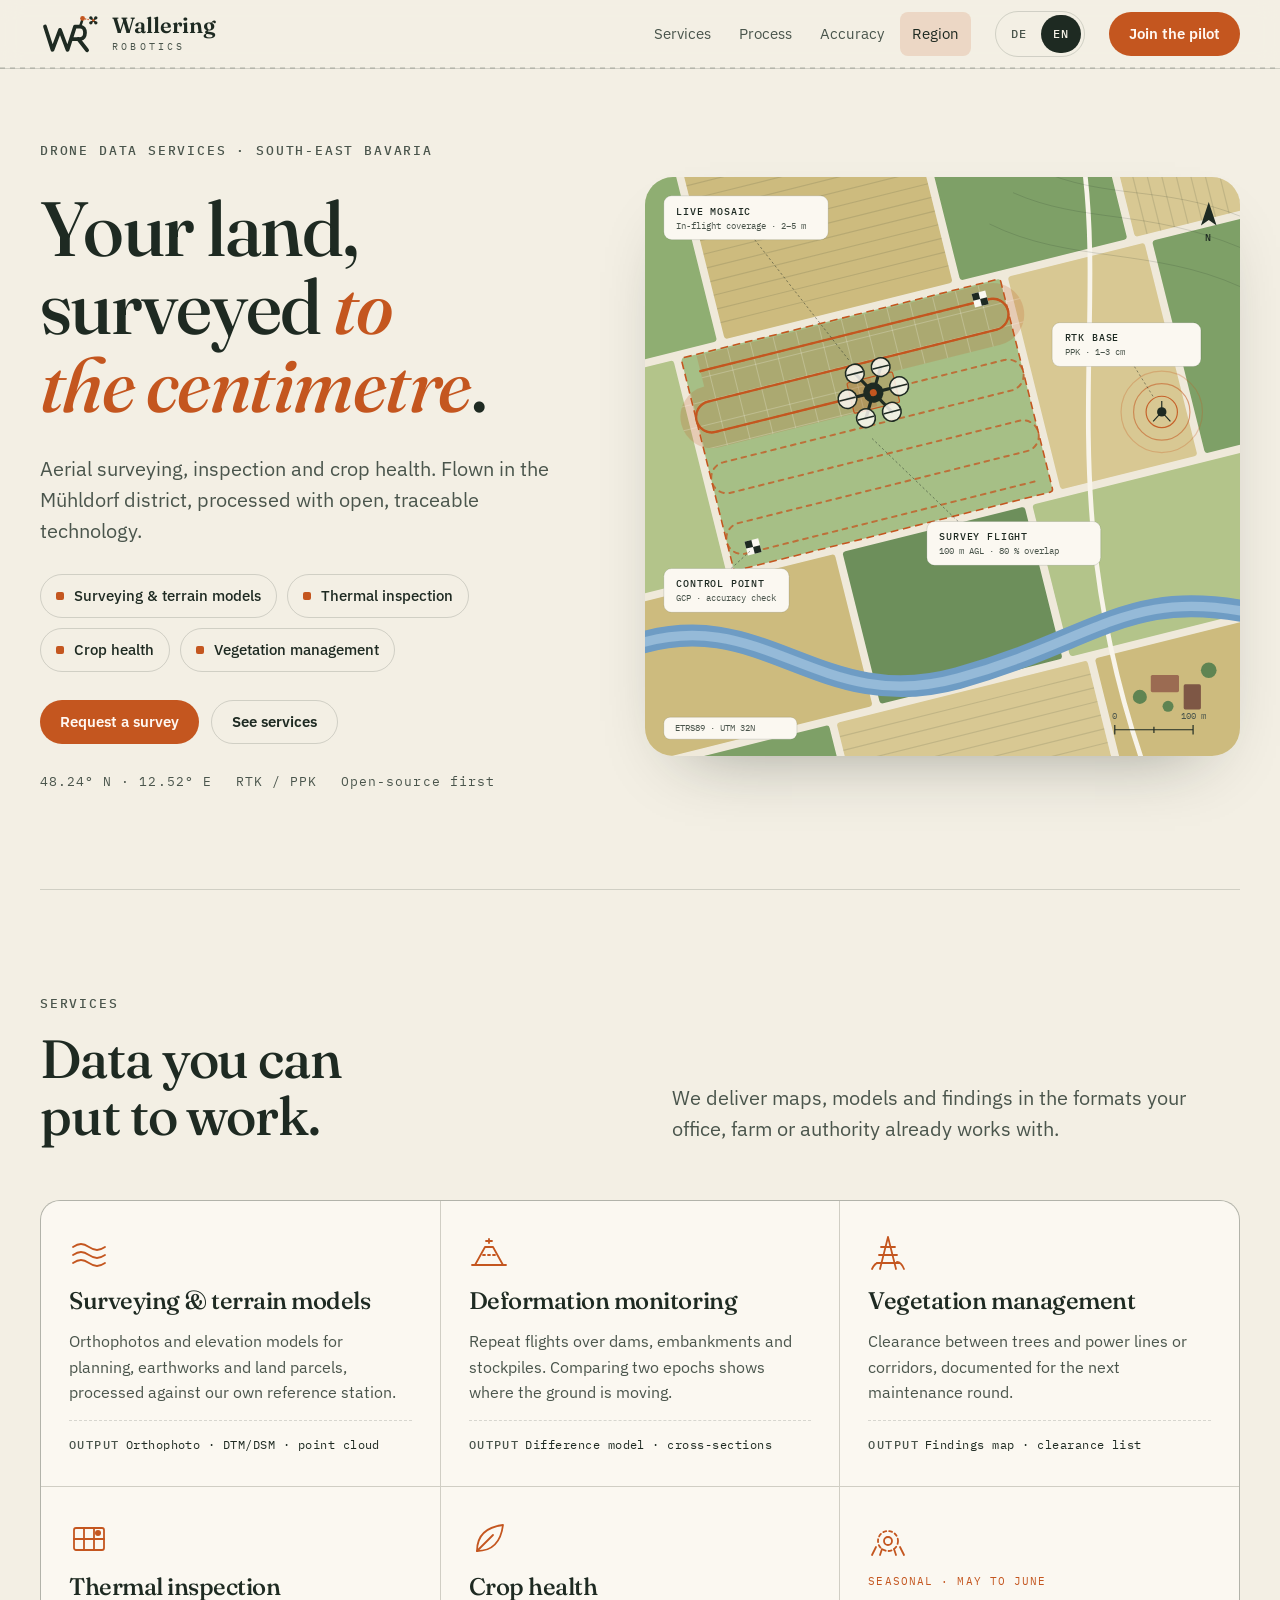
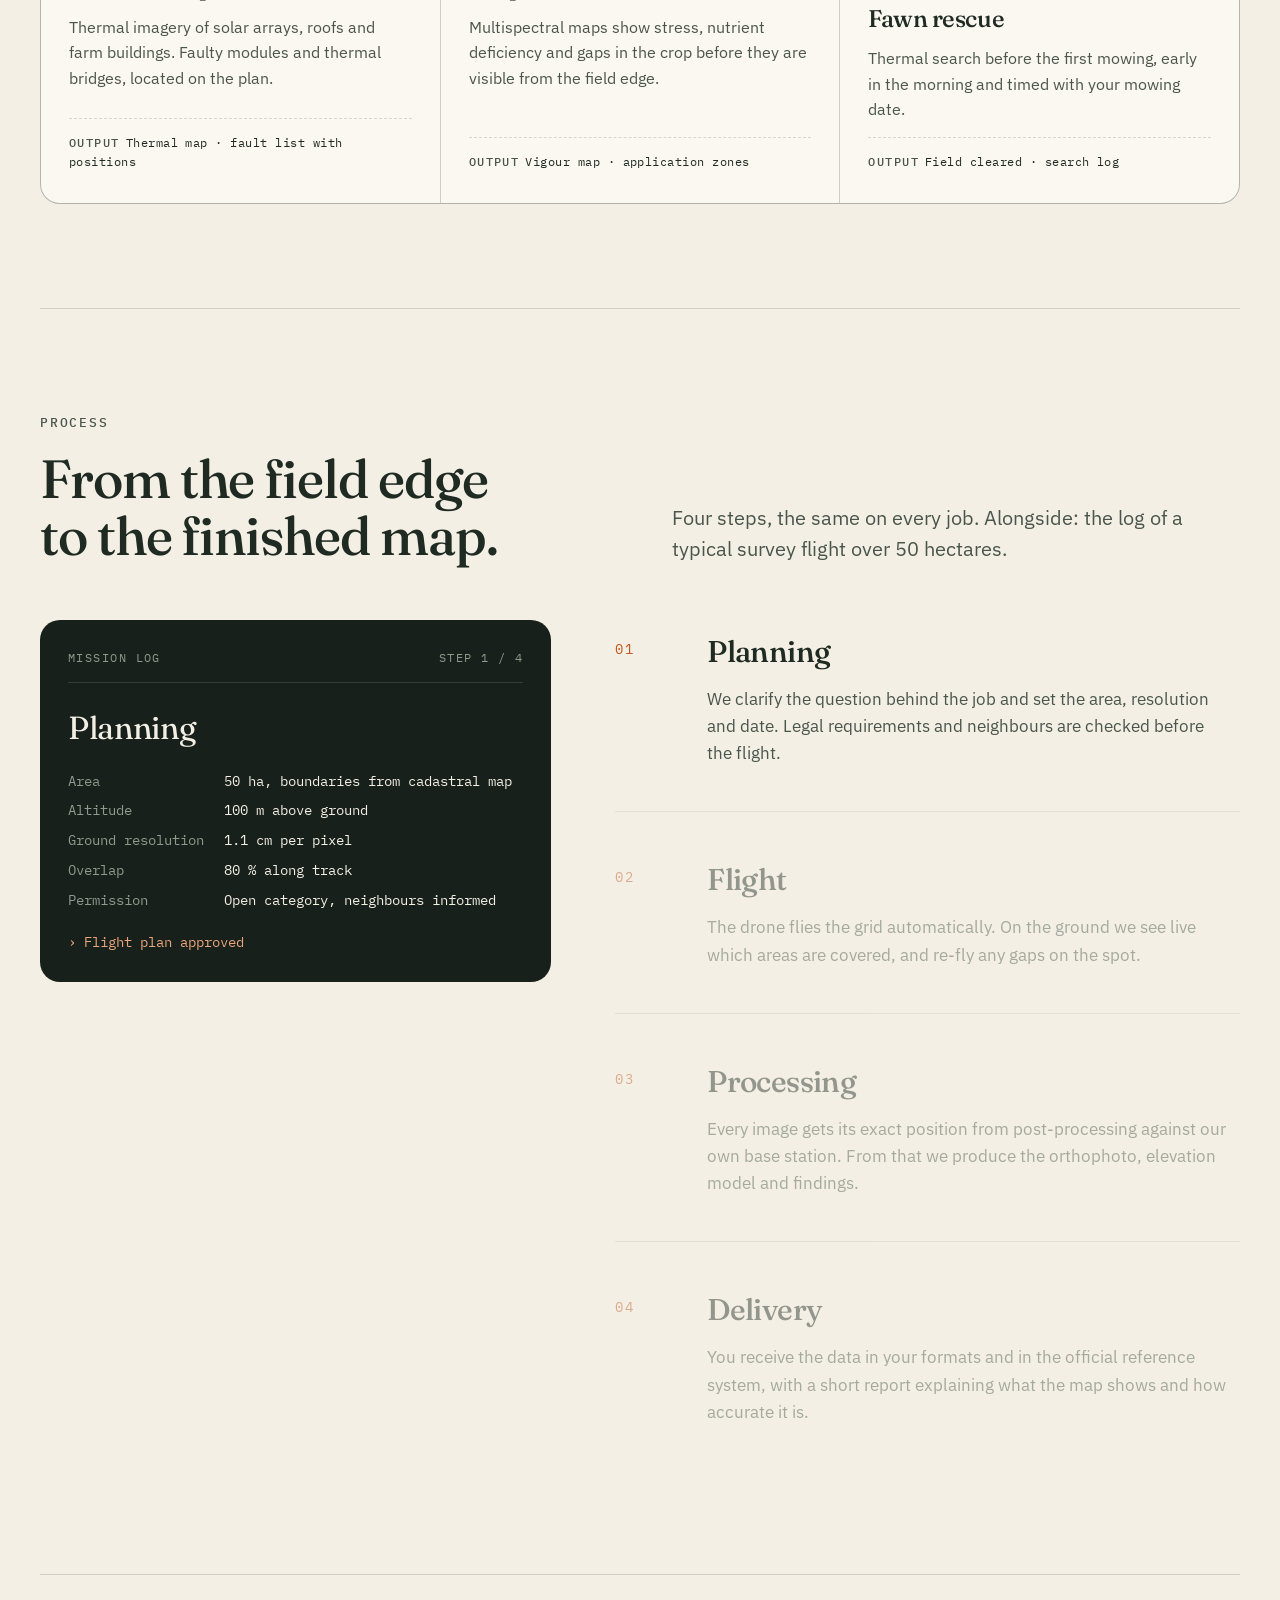
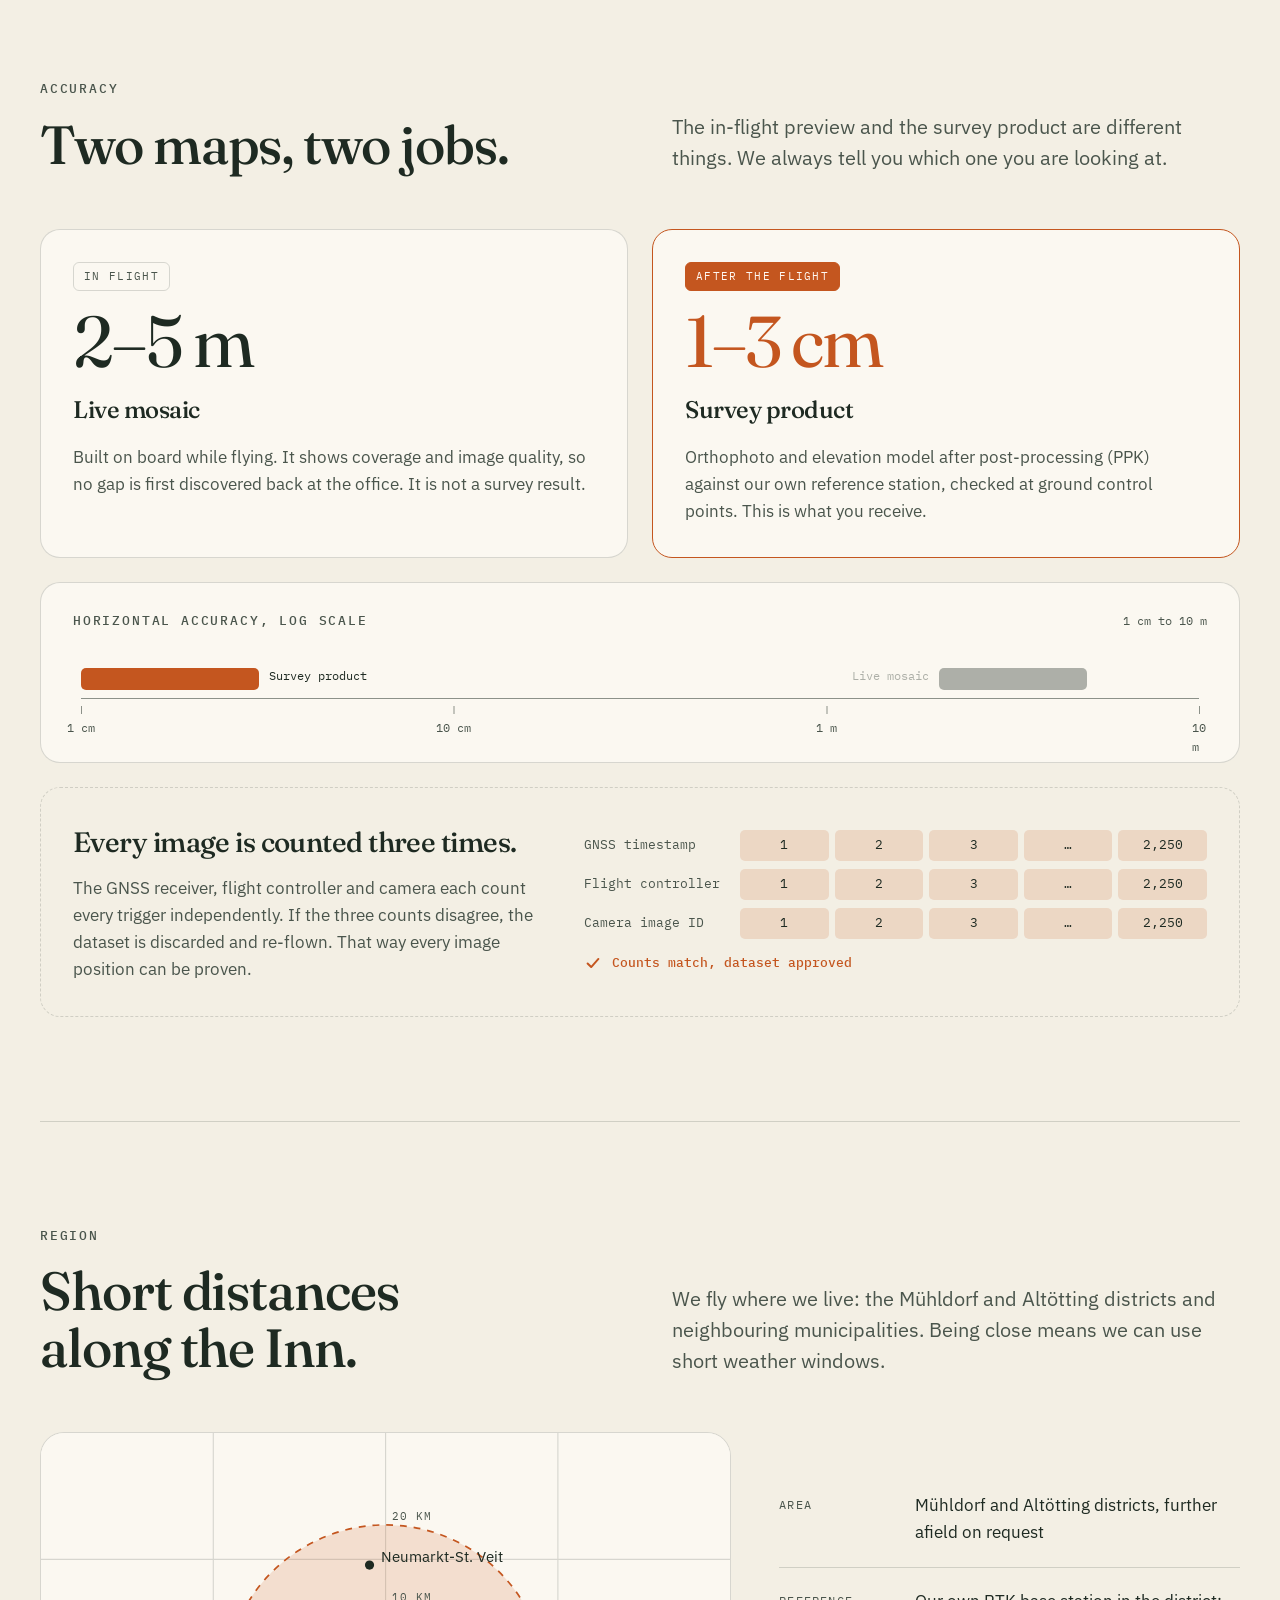
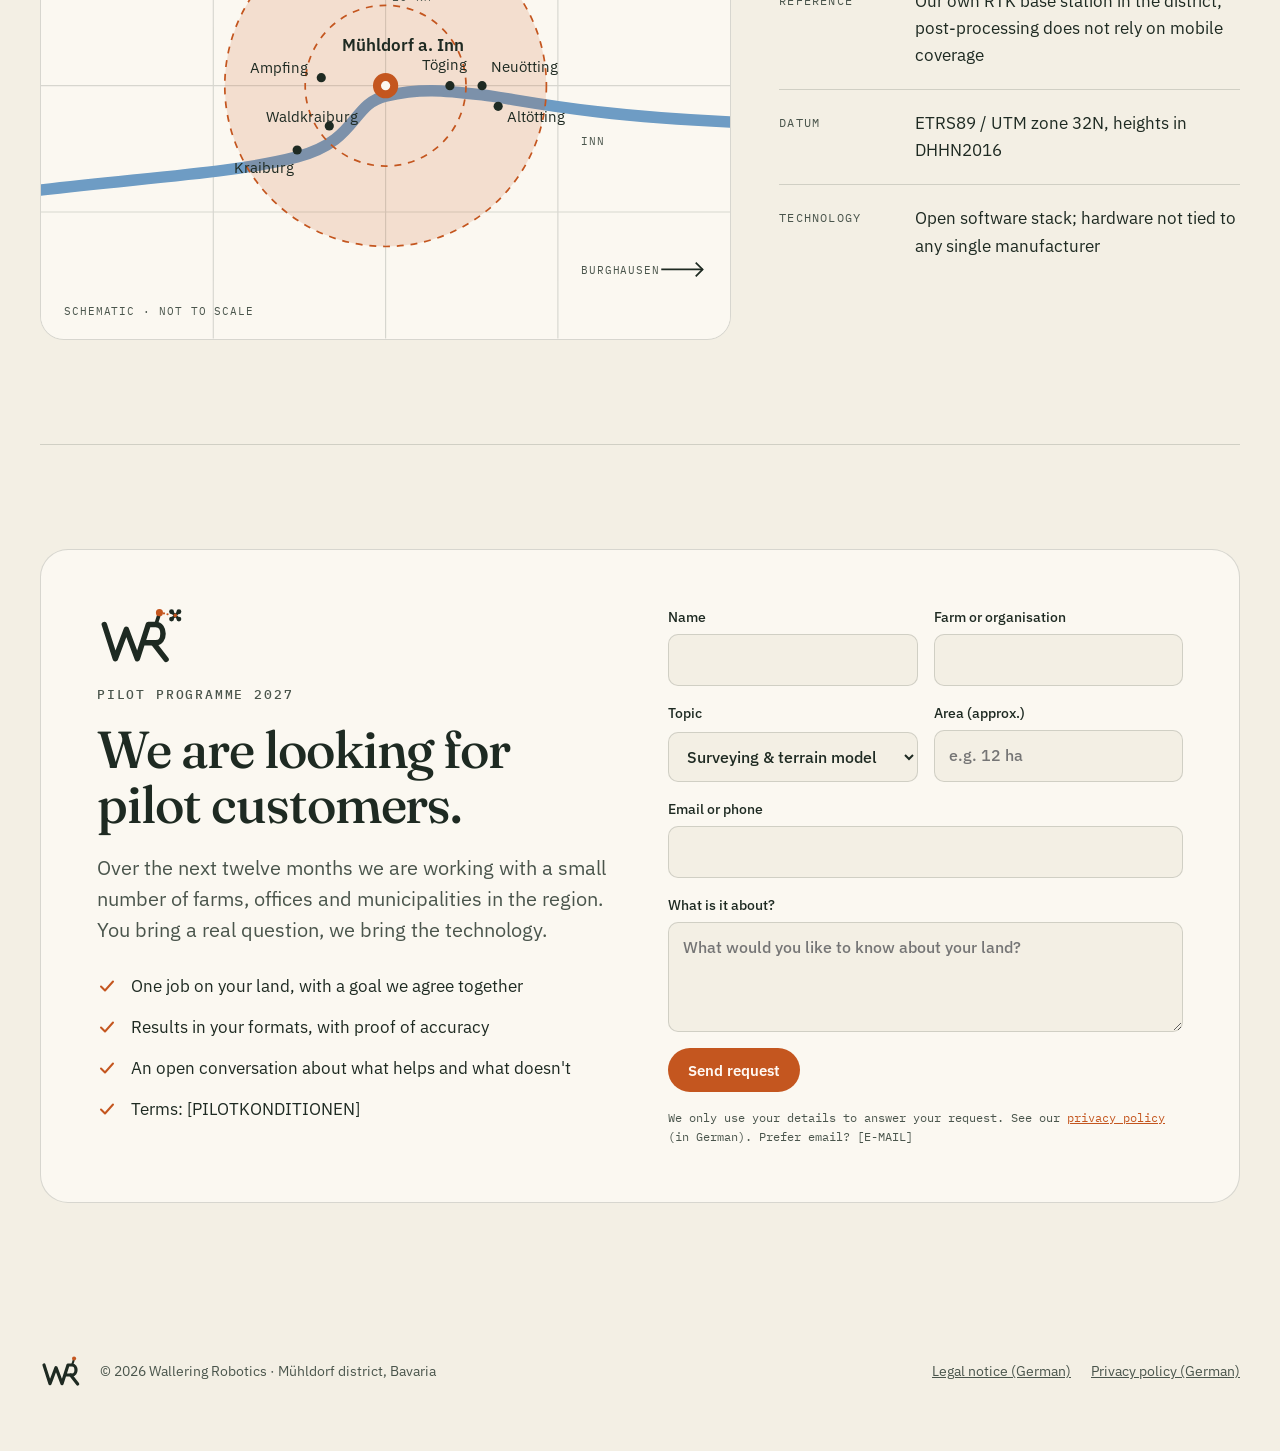
==== en/index.html @ bde393be "Add English version at /en/ with DE/EN switch, hreflang and sitemap Co-Authored-By: Claude Opus 5.5 " ====
<!doctype html>
<html lang="en">
<head>
<meta charset="utf-8">
<meta name="viewport" content="width=device-width, initial-scale=1, viewport-fit=cover">
<title>Wallering Robotics · Aerial Surveying &amp; Inspection · Mühldorf, Bavaria</title>
<meta name="description" content="Drone survey and inspection data from the Mühldorf district in south-east Bavaria: surveying and terrain models, deformation monitoring, vegetation management along power lines, thermal inspection, crop health and fawn rescue. Centimetre-accurate, with our own RTK base station.">
<link rel="canonical" href="https://walleringrobotics.de/en/">
<link rel="alternate" hreflang="de" href="https://walleringrobotics.de/">
<link rel="alternate" hreflang="en" href="https://walleringrobotics.de/en/">
<link rel="alternate" hreflang="x-default" href="https://walleringrobotics.de/">
<meta name="theme-color" content="#F3EFE4" media="(prefers-color-scheme: light)">
<meta name="theme-color" content="#131915" media="(prefers-color-scheme: dark)">
<meta property="og:type" content="website">
<meta property="og:locale" content="en_GB">
<meta property="og:locale:alternate" content="de_DE">
<meta property="og:site_name" content="Wallering Robotics">
<meta property="og:title" content="Wallering Robotics · Your land, surveyed to the centimetre">
<meta property="og:description" content="Aerial surveying, inspection and crop health, flown in the Mühldorf district of Bavaria.">
<meta property="og:url" content="https://walleringrobotics.de/en/">
<link rel="icon" href="/favicon.svg" type="image/svg+xml">
<link rel="preload" href="/fonts/fraunces-latin-opsz-normal.woff2" as="font" type="font/woff2" crossorigin>
<link rel="preload" href="/fonts/ibm-plex-sans-latin-400-normal.woff2" as="font" type="font/woff2" crossorigin>
<style>
/* Fonts are self-hosted (no connection to Google) */
@font-face{font-family:'Fraunces';font-style:normal;font-weight:100 900;font-display:swap;src:url(/fonts/fraunces-latin-opsz-normal.woff2) format('woff2')}
@font-face{font-family:'Fraunces';font-style:italic;font-weight:100 900;font-display:swap;src:url(/fonts/fraunces-latin-opsz-italic.woff2) format('woff2')}
@font-face{font-family:'IBM Plex Sans';font-style:normal;font-weight:400;font-display:swap;src:url(/fonts/ibm-plex-sans-latin-400-normal.woff2) format('woff2')}
@font-face{font-family:'IBM Plex Sans';font-style:normal;font-weight:500;font-display:swap;src:url(/fonts/ibm-plex-sans-latin-500-normal.woff2) format('woff2')}
@font-face{font-family:'IBM Plex Sans';font-style:normal;font-weight:600;font-display:swap;src:url(/fonts/ibm-plex-sans-latin-600-normal.woff2) format('woff2')}
@font-face{font-family:'IBM Plex Mono';font-style:normal;font-weight:400;font-display:swap;src:url(/fonts/ibm-plex-mono-latin-400-normal.woff2) format('woff2')}
@font-face{font-family:'IBM Plex Mono';font-style:normal;font-weight:500;font-display:swap;src:url(/fonts/ibm-plex-mono-latin-500-normal.woff2) format('woff2')}
:root{padding-top:env(safe-area-inset-top,0px);padding-bottom:env(safe-area-inset-bottom,0px)}
body{margin:0}
img{max-width:100%}
[hidden]{display:none!important}
.hp{position:absolute;left:-9999px;width:1px;height:1px;overflow:hidden}
</style>
<style>
/* Layout: a survey map that keeps flying as you scroll — map hero, then field-sheet sections on a paper ground, one burnt-orange flight-line accent */
:root{
  --bg:#F3EFE4; --surface:#FBF8F1; --fg:#1E2A22; --muted:#4A554C; --line:rgba(30,42,34,.16);
  --accent:#C4561F; --accent-soft:rgba(196,86,31,.16); --on-accent:#FFF8F2;
  --gap:#EFE9DA; --f1:#8FAE72; --f2:#CDBB7E; --f3:#7EA067; --f4:#D8C893; --f5:#B3C48A; --f6:#6D8F5B; --fs:#A6BF86;
  --river:#6E9CC4; --river2:#95BAD8; --road:#F8F4EA; --roof1:#9B6B52; --roof2:#7E5745; --tree:#5F8452;
  --display:'Fraunces', Georgia, 'Times New Roman', serif;
  --body:'IBM Plex Sans', system-ui, -apple-system, 'Segoe UI', sans-serif;
  --mono:'IBM Plex Mono', ui-monospace, 'SFMono-Regular', Menlo, monospace;
}
@media (prefers-color-scheme: dark){ :root:not([data-theme="light"]){
  --bg:#131915; --surface:#1B231E; --fg:#ECE8DC; --muted:#A9B2A6; --line:rgba(236,232,220,.16);
  --accent:#E27B45; --accent-soft:rgba(226,123,69,.2); --on-accent:#1A120D;
  --gap:#20291F; --f1:#3F5634; --f2:#5E5534; --f3:#36502F; --f4:#655D3C; --f5:#4A5A36; --f6:#2E4428; --fs:#4C6340;
  --river:#3D6789; --river2:#5383AA; --road:#2B3328; --roof1:#6E4B3A; --roof2:#5A3F32; --tree:#2F4A29;
  color-scheme:dark }}
:root[data-theme="dark"]{
  --bg:#131915; --surface:#1B231E; --fg:#ECE8DC; --muted:#A9B2A6; --line:rgba(236,232,220,.16);
  --accent:#E27B45; --accent-soft:rgba(226,123,69,.2); --on-accent:#1A120D;
  --gap:#20291F; --f1:#3F5634; --f2:#5E5534; --f3:#36502F; --f4:#655D3C; --f5:#4A5A36; --f6:#2E4428; --fs:#4C6340;
  --river:#3D6789; --river2:#5383AA; --road:#2B3328; --roof1:#6E4B3A; --roof2:#5A3F32; --tree:#2F4A29;
  color-scheme:dark }

*{box-sizing:border-box}
html{scroll-behavior:smooth;scroll-padding-top:84px}
@media (prefers-reduced-motion: reduce){ html{scroll-behavior:auto} }
body{background:var(--bg);color:var(--fg);font-family:var(--body);font-size:17px;line-height:1.6;padding-inline:20px;-webkit-font-smoothing:antialiased}
a{color:var(--accent)}
:focus-visible{outline:2px solid var(--accent);outline-offset:3px;border-radius:4px}
.wrap{max-width:1200px;margin-inline:auto}
h1,h2,h3{font-family:var(--display);font-weight:500;letter-spacing:-.02em;text-wrap:balance;margin:0}
p{margin:0}
.eyebrow{font-family:var(--mono);font-size:13px;font-weight:500;letter-spacing:.14em;text-transform:uppercase;color:var(--muted)}
.lede{font-size:20px;line-height:1.55;color:var(--muted);max-width:60ch}
.mono{font-family:var(--mono)}

/* header */
.top{position:sticky;top:env(safe-area-inset-top,0px);z-index:20;margin-inline:-20px;padding-inline:20px;background:color-mix(in srgb,var(--bg) 88%,transparent);backdrop-filter:blur(10px);-webkit-backdrop-filter:blur(10px);border-bottom:1px solid var(--line)}
.top .wrap{display:flex;align-items:center;gap:24px;height:68px}
.brand{display:flex;align-items:center;gap:12px;text-decoration:none;color:var(--fg)}
.brand .w{font-family:var(--display);font-weight:600;font-size:22px;line-height:1}
.brand .r{font-family:var(--mono);font-size:10px;letter-spacing:.32em;color:var(--muted)}
.mark{flex-shrink:0;overflow:visible}
.mark .quad{animation:hover 3.2s ease-in-out infinite}
@keyframes hover{0%,100%{transform:translateY(0)}50%{transform:translateY(-1.4px)}}
@media (prefers-reduced-motion: reduce){ .mark .quad{animation:none} }
.foot-brand{display:flex;align-items:center;gap:12px;color:var(--fg)}
.pilot-mark{color:var(--fg);width:88px;height:auto;margin-bottom:20px;display:block}
.nav{display:flex;gap:4px;margin-left:auto}
.nav a{font-size:15px;color:var(--muted);text-decoration:none;padding:10px 12px;border-radius:8px}
.nav a:hover,.nav a.on{color:var(--fg)}
.nav a.on{background:var(--accent-soft)}
.btn{display:inline-flex;align-items:center;gap:10px;min-height:44px;padding:0 20px;border-radius:999px;background:var(--accent);color:var(--on-accent);font-weight:600;font-size:15px;text-decoration:none;border:0;cursor:pointer;font-family:var(--body)}
.btn:hover{filter:brightness(1.07)}
.btn.ghost{background:transparent;color:var(--fg);border:1px solid var(--line)}
.progress{position:absolute;left:0;right:0;bottom:-1px;height:2px;background-image:linear-gradient(90deg,var(--line) 50%,transparent 50%);background-size:10px 2px}
.progress i{display:block;height:2px;width:0;background:var(--accent)}
@media (max-width:900px){ .nav{display:none} .top .btn{margin-left:auto} }

/* hero */
.hero{display:grid;grid-template-columns:minmax(0,1fr) minmax(0,1.1fr);gap:64px;align-items:center;padding-block:72px 96px}
.hero-copy{display:flex;flex-direction:column;gap:28px}
.hero h1{font-size:clamp(44px,6vw,78px);line-height:1.02}
.hero h1 em{color:var(--accent)}
.pills{display:flex;flex-wrap:wrap;gap:10px}
.pill{display:inline-flex;align-items:center;gap:10px;padding:9px 15px;border:1px solid var(--line);border-radius:999px;font-size:15px;font-weight:500}
.pill::before{content:"";width:8px;height:8px;border-radius:2px;background:var(--accent)}
.hero-cta{display:flex;flex-wrap:wrap;gap:12px}
.coords{display:flex;flex-wrap:wrap;gap:8px 24px;font-family:var(--mono);font-size:13px;letter-spacing:.08em;color:var(--muted)}
.map{border-radius:28px;overflow:hidden;background:var(--gap);box-shadow:0 30px 70px -40px rgba(20,30,24,.45);max-width:100%}
.map svg{display:block;width:100%;height:auto}
.t1{font-family:var(--mono);font-size:13px;font-weight:500;letter-spacing:.08em;fill:var(--fg)}
.t2{font-family:var(--mono);font-size:11px;fill:var(--muted)}
.chip{fill:var(--surface);stroke:var(--line)}
.lead{fill:none;stroke:var(--fg);stroke-opacity:.5;stroke-width:1.2;stroke-dasharray:3 3}
.row{stroke:var(--fg);stroke-opacity:.12;stroke-width:1.5}
.blade{transform-box:fill-box;transform-origin:center;animation:spin .35s linear infinite}
@keyframes spin{to{transform:rotate(360deg)}}
@media (prefers-reduced-motion: reduce){ .blade{animation:none} }
@media (max-width:900px){ .hero{grid-template-columns:minmax(0,1fr);gap:40px;padding-block:40px 64px} }

/* sections */
section.band{padding-block:104px;border-top:1px solid var(--line)}
.head{display:grid;grid-template-columns:minmax(0,1fr) minmax(0,1fr);gap:24px 64px;align-items:end;margin-bottom:56px}
.head h2{font-size:clamp(34px,4.2vw,54px);line-height:1.06}
@media (max-width:900px){ section.band{padding-block:72px} .head{grid-template-columns:minmax(0,1fr);margin-bottom:40px} }

/* services */
.svc{display:grid;grid-template-columns:repeat(3,minmax(0,1fr));gap:1px;background:var(--line);border:1px solid var(--line);border-radius:20px;overflow:hidden}
.svc article{background:var(--surface);padding:32px 28px;display:flex;flex-direction:column;gap:14px;min-width:0}
.svc svg{width:40px;height:40px;fill:none;stroke:var(--accent);stroke-width:1.8;stroke-linecap:round;stroke-linejoin:round}
.svc h3{font-size:24px;line-height:1.15}
.svc p{color:var(--muted);font-size:16px}
.out{margin-top:auto;padding-top:14px;border-top:1px dashed var(--line);font-family:var(--mono);font-size:12px;letter-spacing:.04em;color:var(--fg)}
.out b{font-weight:500;color:var(--muted);letter-spacing:.12em;margin-right:6px}
.season{font-family:var(--mono);font-size:11px;letter-spacing:.1em;color:var(--accent);text-transform:uppercase}
@media (max-width:980px){ .svc{grid-template-columns:repeat(2,minmax(0,1fr))} }
@media (max-width:620px){ .svc{grid-template-columns:minmax(0,1fr)} }

/* process */
.proc{display:grid;grid-template-columns:minmax(0,.9fr) minmax(0,1.1fr);gap:64px}
.console{position:sticky;top:110px;align-self:start;background:#18201B;color:#DCE3D6;border-radius:20px;padding:28px;font-family:var(--mono);font-size:14px;line-height:1.7;min-width:0}
.console .bar{display:flex;justify-content:space-between;gap:12px;color:#8E9A8B;font-size:12px;letter-spacing:.12em;margin-bottom:18px;padding-bottom:14px;border-bottom:1px solid rgba(220,227,214,.14)}
.console .stage{font-family:var(--display);font-size:32px;color:#F3EFE4;letter-spacing:-.01em;margin-bottom:14px}
.console dl{display:grid;grid-template-columns:auto minmax(0,1fr);gap:6px 20px;margin:0}
.console dt{color:#8E9A8B}
.console dd{margin:0;color:#F3EFE4;font-variant-numeric:tabular-nums;overflow-wrap:anywhere}
.console .ok{margin-top:18px;color:#E9A57C}
.steps{display:flex;flex-direction:column;gap:0;list-style:none;margin:0;padding:0}
.steps li{padding-block:44px;border-top:1px solid var(--line);display:grid;grid-template-columns:72px minmax(0,1fr);gap:20px;opacity:.45;transition:opacity .3s}
.steps li:first-child{border-top:0;padding-top:8px}
.steps li.on{opacity:1}
.steps .n{font-family:var(--mono);font-size:14px;color:var(--accent);padding-top:10px;letter-spacing:.1em}
.steps h3{font-size:30px;margin-bottom:10px}
.steps p{color:var(--muted);max-width:52ch}
@media (max-width:900px){ .proc{grid-template-columns:minmax(0,1fr);gap:32px} .console{position:static} .steps li{opacity:1;grid-template-columns:48px minmax(0,1fr)} }

/* accuracy */
.acc{display:grid;grid-template-columns:repeat(2,minmax(0,1fr));gap:24px}
.prod{border:1px solid var(--line);border-radius:20px;padding:32px;display:flex;flex-direction:column;gap:14px;background:var(--surface);min-width:0}
.prod.main{border-color:var(--accent)}
.prod .big{font-family:var(--display);font-size:clamp(48px,6vw,72px);line-height:1;letter-spacing:-.03em}
.prod.main .big{color:var(--accent)}
.prod p{color:var(--muted)}
.tag{align-self:flex-start;font-family:var(--mono);font-size:11px;letter-spacing:.12em;text-transform:uppercase;padding:5px 10px;border-radius:6px;border:1px solid var(--line);color:var(--muted)}
.prod.main .tag{background:var(--accent);border-color:var(--accent);color:var(--on-accent)}
.ruler{grid-column:1/-1;border:1px solid var(--line);border-radius:20px;padding:28px 32px 20px;background:var(--surface)}
.ruler .ttl{display:flex;justify-content:space-between;gap:12px;flex-wrap:wrap;margin-bottom:26px}
.track{position:relative;height:56px;margin-inline:8px}
.track .axis{position:absolute;left:0;right:0;top:40px;height:1px;background:var(--fg);opacity:.5}
.track .band{position:absolute;top:10px;height:22px;border-radius:5px}
.track .band span{position:absolute;top:-2px;left:calc(100% + 10px);white-space:nowrap;font-family:var(--mono);font-size:12px;color:var(--fg)}
.track .b1{background:var(--accent)}
.track .b2{background:var(--fg);opacity:.35}
.track .b2 span{left:auto;right:calc(100% + 10px)}
.ticks{position:relative;height:28px;margin-inline:8px;font-family:var(--mono);font-size:12px;color:var(--muted)}
.ticks span{position:absolute;transform:translateX(-50%);top:4px}
.ticks span::before{content:"";position:absolute;left:50%;top:-12px;width:1px;height:8px;background:var(--fg);opacity:.5}
.check{grid-column:1/-1;display:grid;grid-template-columns:minmax(0,1fr) minmax(0,1.3fr);gap:32px;align-items:center;padding:32px;border-radius:20px;border:1px dashed var(--line)}
.check h3{font-size:28px;margin-bottom:10px}
.check p{color:var(--muted)}
.ctr{font-family:var(--mono);font-size:13px;display:grid;gap:8px;min-width:0;overflow-x:auto}
.ctr div{display:grid;grid-template-columns:150px repeat(5,minmax(40px,1fr));gap:6px;align-items:center;font-variant-numeric:tabular-nums}
.ctr div span{text-align:center;padding:5px 0;border-radius:5px;background:var(--accent-soft)}
.ctr div span:first-child{text-align:left;background:none;color:var(--muted)}
.ctr .res{display:flex;gap:10px;align-items:center;color:var(--accent);font-weight:500;padding-top:6px}
@media (max-width:800px){ .acc,.check{grid-template-columns:minmax(0,1fr)} .ctr div{grid-template-columns:110px repeat(5,minmax(34px,1fr))} }

/* region */
.region{display:grid;grid-template-columns:minmax(0,1.2fr) minmax(0,.8fr);gap:48px;align-items:center}
.rmap{border-radius:24px;overflow:hidden;background:var(--surface);border:1px solid var(--line);max-width:100%}
.rmap svg{display:block;width:100%;height:auto}
.town{font-family:var(--body);font-size:13px;fill:var(--fg)}
.town.hq{font-weight:600;font-size:15px}
.km{font-family:var(--mono);font-size:10px;fill:var(--muted);letter-spacing:.08em}
.facts{display:grid;gap:20px}
.fact{display:grid;grid-template-columns:120px minmax(0,1fr);gap:16px;padding-bottom:20px;border-bottom:1px solid var(--line)}
.fact:last-child{border-bottom:0}
.fact dt{font-family:var(--mono);font-size:12px;letter-spacing:.1em;text-transform:uppercase;color:var(--muted);padding-top:3px}
.fact dd{margin:0}
@media (max-width:900px){ .region{grid-template-columns:minmax(0,1fr)} }

/* pilot */
.pilot{display:grid;grid-template-columns:minmax(0,1fr) minmax(0,1fr);gap:56px;background:var(--surface);border:1px solid var(--line);border-radius:28px;padding:56px}
.pilot h2{font-size:clamp(34px,4.2vw,52px);line-height:1.06;margin-bottom:20px}
.pilot ul{list-style:none;padding:0;margin:28px 0 0;display:grid;gap:14px}
.pilot li{display:grid;grid-template-columns:22px minmax(0,1fr);gap:12px}
.pilot li svg{width:20px;height:20px;margin-top:3px;stroke:var(--accent);fill:none;stroke-width:2;stroke-linecap:round;stroke-linejoin:round}
form{display:grid;gap:16px;align-content:start}
label{display:grid;gap:6px;font-size:14px;font-weight:500}
input,select,textarea{font:inherit;font-size:16px;color:var(--fg);background:var(--bg);border:1px solid var(--line);border-radius:10px;padding:12px 14px;min-height:46px;width:100%}
textarea{min-height:110px;resize:vertical}
input:focus,select:focus,textarea:focus{outline:2px solid var(--accent);outline-offset:0;border-color:transparent}
.two{display:grid;grid-template-columns:repeat(2,minmax(0,1fr));gap:16px}
.note{font-family:var(--mono);font-size:12px;color:var(--muted)}
.status{font-size:15px;padding:12px 14px;border-radius:10px;background:var(--accent-soft)}
@media (max-width:900px){ .pilot{grid-template-columns:minmax(0,1fr);padding:32px 22px;gap:36px} }
@media (max-width:480px){ .two{grid-template-columns:minmax(0,1fr)} }

/* language switch */
.lang{display:flex;gap:2px;padding:3px;border:1px solid var(--line);border-radius:999px;font-family:var(--mono);font-size:12px;font-weight:500;letter-spacing:.08em;flex-shrink:0}
.lang a{min-width:40px;min-height:38px;display:grid;place-items:center;border-radius:999px;color:var(--muted);text-decoration:none}
.lang a:hover{color:var(--fg)}
.lang a[aria-current]{background:var(--fg);color:var(--bg)}
@media (max-width:900px){ .lang{margin-left:auto} .top .btn{margin-left:0} }
@media (max-width:560px){ .top .btn{display:none} }

footer{padding-block:48px 64px;display:flex;flex-wrap:wrap;gap:16px 32px;justify-content:space-between;align-items:center;color:var(--muted);font-size:14px}
footer nav{display:flex;gap:20px}
footer a{color:var(--muted)}
</style>
</head>
<body>

<header class="top">
  <div class="wrap">
    <a class="brand" href="#start" aria-label="Wallering Robotics, back to top">
      <svg class="mark" width="60" height="40" viewBox="0 0 72 48" aria-hidden="true">
        <g transform="translate(2 5)" fill="none" stroke-linecap="round" stroke-linejoin="round">
          <path d="M4 10 L13 38 L22 14 L31 38 L40 10 H46 C54 10 54 25 46 25 H35.5" stroke="currentColor" stroke-width="4.5"/>
          <path d="M44 25 L54.5 38.5" stroke="currentColor" stroke-width="4.5"/>
          <path d="M46.2 10 L48.4 3.2" stroke="currentColor" stroke-width="3"/>
          <circle cx="49.1" cy="0.3" r="2.9" fill="var(--accent)" stroke="none"/>
          <path class="link" d="M52.8 0.9 L56.4 1.8" stroke="var(--accent)" stroke-width="1.8" stroke-dasharray="0 3"/>
          <g class="quad"><g transform="translate(62 2.6)">
            <path d="M-3 -3 L3 3 M-3 3 L3 -3" stroke="currentColor" stroke-width="2.2"/>
            <g fill="currentColor" stroke="none"><circle cx="-3" cy="-3" r="2"/><circle cx="3" cy="-3" r="2"/><circle cx="-3" cy="3" r="2"/><circle cx="3" cy="3" r="2"/></g>
            <circle r="1.5" fill="var(--accent)" stroke="none"/>
          </g></g>
        </g>
      </svg>
      <span style="display:grid;gap:3px"><span class="w">Wallering</span><span class="r">ROBOTICS</span></span>
    </a>
    <nav class="nav" aria-label="Main navigation">
      <a href="#leistungen">Services</a>
      <a href="#ablauf">Process</a>
      <a href="#genauigkeit">Accuracy</a>
      <a href="#region">Region</a>
    </nav>
    <nav class="lang" aria-label="Language"><a href="/" hreflang="de" lang="de">DE</a><a href="/en/" aria-current="page" lang="en">EN</a></nav>
    <a class="btn" href="#pilot">Join the pilot</a>
  </div>
  <div class="progress" aria-hidden="true"><i id="prog"></i></div>
</header>

<main class="wrap" id="start">

<section class="hero" aria-labelledby="h-hero">
  <div class="hero-copy">
    <div class="eyebrow">Drone data services · South-east Bavaria</div>
    <h1 id="h-hero">Your land, surveyed <em>to the centimetre</em>.</h1>
    <p class="lede">Aerial surveying, inspection and crop health. Flown in the Mühldorf district, processed with open, traceable technology.</p>
    <div class="pills">
      <span class="pill">Surveying &amp; terrain models</span>
      <span class="pill">Thermal inspection</span>
      <span class="pill">Crop health</span>
      <span class="pill">Vegetation management</span>
    </div>
    <div class="hero-cta">
      <a class="btn" href="#pilot">Request a survey</a>
      <a class="btn ghost" href="#leistungen">See services</a>
    </div>
    <div class="coords"><span>48.24° N · 12.52° E</span><span>RTK / PPK</span><span>Open-source first</span></div>
  </div>

  <div class="map">
    <svg viewBox="0 0 760 740" role="img" aria-label="Map illustration: a drone flies a survey pattern over fields by the River Inn, with an RTK base station and ground control points">
      <defs>
        <pattern id="px" width="30" height="30" patternUnits="userSpaceOnUse">
          <path d="M30 0H0V30" fill="none" stroke="#fff" stroke-opacity=".55" stroke-width="1"/>
        </pattern>
        <mask id="swathMask" maskUnits="userSpaceOnUse" x="-200" y="-200" width="1200" height="1200">
          <path id="swathM" d="" fill="none" stroke="#fff" stroke-width="40"/>
        </mask>
      </defs>
      <g transform="rotate(-14 400 370)">
        <rect x="-120" y="-80" width="260" height="220" rx="4" fill="var(--f1)"/>
        <rect x="150" y="-80" width="300" height="220" rx="4" fill="var(--f2)"/>
        <rect x="460" y="-80" width="220" height="220" rx="4" fill="var(--f3)"/>
        <rect x="690" y="-80" width="260" height="220" rx="4" fill="var(--f4)"/>
        <rect x="-120" y="150" width="200" height="280" rx="4" fill="var(--f5)"/>
        <rect x="90" y="150" width="420" height="280" rx="4" fill="var(--fs)"/>
        <rect x="520" y="150" width="180" height="280" rx="4" fill="var(--f4)"/>
        <rect x="710" y="150" width="240" height="280" rx="4" fill="var(--f3)"/>
        <rect x="-120" y="440" width="340" height="200" rx="4" fill="var(--f2)"/>
        <rect x="230" y="440" width="240" height="200" rx="4" fill="var(--f6)"/>
        <rect x="480" y="440" width="300" height="200" rx="4" fill="var(--f5)"/>
        <rect x="790" y="440" width="160" height="200" rx="4" fill="var(--f1)"/>
        <rect x="-120" y="650" width="280" height="230" rx="4" fill="var(--f3)"/>
        <rect x="170" y="650" width="330" height="230" rx="4" fill="var(--f4)"/>
        <rect x="510" y="650" width="440" height="230" rx="4" fill="var(--f2)"/>
        <g class="row" id="rows"></g>

        <g mask="url(#swathMask)">
          <rect x="60" y="130" width="480" height="320" fill="var(--accent)" fill-opacity=".2"/>
          <rect x="60" y="130" width="480" height="320" fill="url(#px)"/>
        </g>
        <rect x="90" y="150" width="420" height="280" rx="4" fill="none" stroke="var(--accent)" stroke-width="2" stroke-dasharray="10 6"/>
        <path id="plan" fill="none" stroke="var(--accent)" stroke-opacity=".75" stroke-width="2.5" stroke-dasharray="6 7" stroke-linecap="round" d="M110 172 H490 A20 20 0 0 1 490 212 H110 A20 20 0 0 0 110 252 H490 A20 20 0 0 1 490 292 H110 A20 20 0 0 0 110 332 H490 A20 20 0 0 1 490 372 H110 A20 20 0 0 0 110 412 H490"/>
        <path id="done" fill="none" stroke="var(--accent)" stroke-width="3" stroke-linecap="round" stroke-linejoin="round" d=""/>

        <g><rect x="112" y="397" width="18" height="18" fill="#FBF8F1"/><rect x="112" y="397" width="9" height="9" fill="#1E2A22"/><rect x="121" y="406" width="9" height="9" fill="#1E2A22"/></g>
        <g><rect x="470" y="160" width="18" height="18" fill="#FBF8F1"/><rect x="470" y="160" width="9" height="9" fill="#1E2A22"/><rect x="479" y="169" width="9" height="9" fill="#1E2A22"/></g>

        <g id="drone" transform="translate(300 292)">
          <rect x="-30" y="-20" width="60" height="40" rx="2" fill="var(--accent)" fill-opacity=".22" stroke="var(--accent)" stroke-width="1.5"/>
          <g stroke="#1E2A22" stroke-width="4" stroke-linecap="round">
            <line x1="0" y1="0" x2="34" y2="0"/><line x1="0" y1="0" x2="17" y2="29.4"/><line x1="0" y1="0" x2="-17" y2="29.4"/>
            <line x1="0" y1="0" x2="-34" y2="0"/><line x1="0" y1="0" x2="-17" y2="-29.4"/><line x1="0" y1="0" x2="17" y2="-29.4"/>
          </g>
          <g id="rotors"></g>
          <circle r="13" fill="#1E2A22"/><circle r="4.5" fill="var(--accent)"/>
        </g>
      </g>

      <path d="M560 -20 C 590 200 520 420 640 760" fill="none" stroke="var(--road)" stroke-width="6" stroke-linecap="round"/>
      <path d="M-20 600 C 150 540 220 690 400 640 S 620 520 790 560" fill="none" stroke="var(--river)" stroke-width="28" stroke-linecap="round"/>
      <path d="M-20 600 C 150 540 220 690 400 640 S 620 520 790 560" fill="none" stroke="var(--river2)" stroke-width="12" stroke-linecap="round"/>
      <g fill="none" stroke="var(--fg)" stroke-opacity=".16" stroke-width="1.2">
        <path d="M470 20 C 560 60 640 40 760 90"/><path d="M500 -10 C 590 30 660 10 760 50"/><path d="M440 60 C 540 110 650 90 760 140"/>
      </g>
      <rect x="646" y="636" width="36" height="22" rx="2" fill="var(--roof1)"/>
      <rect x="688" y="648" width="22" height="32" rx="2" fill="var(--roof2)"/>
      <circle cx="632" cy="664" r="9" fill="var(--tree)"/><circle cx="720" cy="630" r="10" fill="var(--tree)"/><circle cx="668" cy="676" r="7" fill="var(--tree)"/>

      <g fill="none" stroke="var(--accent)" stroke-width="1.5">
        <circle cx="660" cy="300" r="20" stroke-opacity=".9"/><circle cx="660" cy="300" r="36" stroke-opacity=".55"/><circle cx="660" cy="300" r="52" stroke-opacity=".28"/>
      </g>
      <g stroke="var(--fg)" stroke-width="1.5"><line x1="660" y1="300" x2="649" y2="312"/><line x1="660" y1="300" x2="671" y2="312"/><line x1="660" y1="300" x2="660" y2="286"/></g>
      <circle cx="660" cy="300" r="6" fill="var(--fg)"/>

      <path class="lead" d="M140 80 L 262 236"/>
      <rect class="chip" x="24" y="24" width="210" height="56" rx="10"/>
      <text class="t1" x="40" y="48">LIVE MOSAIC</text>
      <text class="t2" x="40" y="66" id="covTxt">In-flight coverage · 2–5 m</text>

      <path class="lead" d="M400 440 L 290 334"/>
      <rect class="chip" x="360" y="440" width="222" height="56" rx="10"/>
      <text class="t1" x="376" y="464">SURVEY FLIGHT</text>
      <text class="t2" x="376" y="482">100 m AGL · 80 % overlap</text>

      <path class="lead" d="M625 242 L 650 282"/>
      <rect class="chip" x="520" y="186" width="190" height="56" rx="10"/>
      <text class="t1" x="536" y="210">RTK BASE</text>
      <text class="t2" x="536" y="228">PPK · 1–3 cm</text>

      <path class="lead" d="M110 500 L 134 478"/>
      <rect class="chip" x="24" y="500" width="160" height="56" rx="10"/>
      <text class="t1" x="40" y="524">CONTROL POINT</text>
      <text class="t2" x="40" y="542">GCP · accuracy check</text>

      <polygon points="720,32 730,62 720,55 710,62" fill="var(--fg)"/>
      <text class="t1" x="715" y="82">N</text>
      <rect class="chip" x="24" y="690" width="170" height="28" rx="8"/>
      <text class="t2" x="38" y="708">ETRS89 · UTM 32N</text>
      <g stroke="var(--fg)" stroke-width="1.5"><line x1="600" y1="706" x2="700" y2="706"/><line x1="600" y1="700" x2="600" y2="712"/><line x1="650" y1="702" x2="650" y2="710"/><line x1="700" y1="700" x2="700" y2="712"/></g>
      <text class="t2" x="596" y="692">0</text><text class="t2" x="684" y="692">100 m</text>
    </svg>
  </div>
</section>

<section class="band" id="leistungen" aria-labelledby="h-l">
  <div class="head">
    <div style="display:grid;gap:16px"><div class="eyebrow">Services</div><h2 id="h-l">Data you can put to work.</h2></div>
    <p class="lede">We deliver maps, models and findings in the formats your office, farm or authority already works with.</p>
  </div>
  <div class="svc">
    <article>
      <svg viewBox="0 0 40 40" aria-hidden="true"><path d="M4 30c6-4 10-4 16 0s10 4 16 0"/><path d="M4 22c6-4 10-4 16 0s10 4 16 0"/><path d="M4 14c6-4 10-4 16 0s10 4 16 0"/></svg>
      <h3>Surveying &amp; terrain models</h3>
      <p>Orthophotos and elevation models for planning, earthworks and land parcels, processed against our own reference station.</p>
      <div class="out"><b>OUTPUT</b>Orthophoto · DTM/DSM · point cloud</div>
    </article>
    <article>
      <svg viewBox="0 0 40 40" aria-hidden="true"><path d="M3 32h34"/><path d="M6 32l10-18h8l10 18"/><path d="M14 22h12" stroke-dasharray="2 3"/><path d="M20 6v4M17 8h6"/></svg>
      <h3>Deformation monitoring</h3>
      <p>Repeat flights over dams, embankments and stockpiles. Comparing two epochs shows where the ground is moving.</p>
      <div class="out"><b>OUTPUT</b>Difference model · cross-sections</div>
    </article>
    <article>
      <svg viewBox="0 0 40 40" aria-hidden="true"><path d="M20 4l-8 32M20 4l8 32M13 14h14M11 22h18M9 30h22"/><path d="M4 36c2-4 4-6 6-6M36 36c-2-5-4-7-7-7"/></svg>
      <h3>Vegetation management</h3>
      <p>Clearance between trees and power lines or corridors, documented for the next maintenance round.</p>
      <div class="out"><b>OUTPUT</b>Findings map · clearance list</div>
    </article>
    <article>
      <svg viewBox="0 0 40 40" aria-hidden="true"><rect x="5" y="9" width="30" height="22" rx="2"/><path d="M5 20h30M15 9v22M25 9v22"/><circle cx="29" cy="14" r="3" fill="currentColor" stroke="none" style="color:var(--accent)"/></svg>
      <h3>Thermal inspection</h3>
      <p>Thermal imagery of solar arrays, roofs and farm buildings. Faulty modules and thermal bridges, located on the plan.</p>
      <div class="out"><b>OUTPUT</b>Thermal map · fault list with positions</div>
    </article>
    <article>
      <svg viewBox="0 0 40 40" aria-hidden="true"><path d="M8 32C8 16 18 8 34 6c-2 16-10 26-26 26z"/><path d="M8 32L24 16"/></svg>
      <h3>Crop health</h3>
      <p>Multispectral maps show stress, nutrient deficiency and gaps in the crop before they are visible from the field edge.</p>
      <div class="out"><b>OUTPUT</b>Vigour map · application zones</div>
    </article>
    <article>
      <svg viewBox="0 0 40 40" aria-hidden="true"><circle cx="20" cy="22" r="4"/><circle cx="20" cy="22" r="10" stroke-dasharray="3 3"/><path d="M4 36l4-8M12 36l2-6M28 36l-2-6M36 36l-4-8"/></svg>
      <div class="season">Seasonal · May to June</div>
      <h3>Fawn rescue</h3>
      <p>Thermal search before the first mowing, early in the morning and timed with your mowing date.</p>
      <div class="out"><b>OUTPUT</b>Field cleared · search log</div>
    </article>
  </div>
</section>

<section class="band" id="ablauf" aria-labelledby="h-a">
  <div class="head">
    <div style="display:grid;gap:16px"><div class="eyebrow">Process</div><h2 id="h-a">From the field edge to the finished map.</h2></div>
    <p class="lede">Four steps, the same on every job. Alongside: the log of a typical survey flight over 50 hectares.</p>
  </div>
  <div class="proc">
    <div class="console" aria-live="polite">
      <div class="bar"><span>MISSION LOG</span><span id="cStep">STEP 1 / 4</span></div>
      <div class="stage" id="cStage">Planning</div>
      <dl id="cList">
        <dt>Area</dt><dd>50 ha, boundaries from cadastral map</dd>
        <dt>Altitude</dt><dd>100 m above ground</dd>
        <dt>Ground resolution</dt><dd>1.1 cm per pixel</dd>
        <dt>Overlap</dt><dd>80 % along track</dd>
        <dt>Permission</dt><dd>Open category, neighbours informed</dd>
      </dl>
      <div class="ok" id="cOk">› Flight plan approved</div>
    </div>
    <ol class="steps" id="steps">
      <li class="on" data-i="0"><span class="n">01</span><div><h3>Planning</h3><p>We clarify the question behind the job and set the area, resolution and date. Legal requirements and neighbours are checked before the flight.</p></div></li>
      <li data-i="1"><span class="n">02</span><div><h3>Flight</h3><p>The drone flies the grid automatically. On the ground we see live which areas are covered, and re-fly any gaps on the spot.</p></div></li>
      <li data-i="2"><span class="n">03</span><div><h3>Processing</h3><p>Every image gets its exact position from post-processing against our own base station. From that we produce the orthophoto, elevation model and findings.</p></div></li>
      <li data-i="3"><span class="n">04</span><div><h3>Delivery</h3><p>You receive the data in your formats and in the official reference system, with a short report explaining what the map shows and how accurate it is.</p></div></li>
    </ol>
  </div>
</section>

<section class="band" id="genauigkeit" aria-labelledby="h-g">
  <div class="head">
    <div style="display:grid;gap:16px"><div class="eyebrow">Accuracy</div><h2 id="h-g">Two maps, two jobs.</h2></div>
    <p class="lede">The in-flight preview and the survey product are different things. We always tell you which one you are looking at.</p>
  </div>
  <div class="acc">
    <div class="prod">
      <span class="tag">In flight</span>
      <div class="big">2–5 m</div>
      <h3 style="font-size:24px">Live mosaic</h3>
      <p>Built on board while flying. It shows coverage and image quality, so no gap is first discovered back at the office. It is not a survey result.</p>
    </div>
    <div class="prod main">
      <span class="tag">After the flight</span>
      <div class="big">1–3 cm</div>
      <h3 style="font-size:24px">Survey product</h3>
      <p>Orthophoto and elevation model after post-processing (PPK) against our own reference station, checked at ground control points. This is what you receive.</p>
    </div>
    <div class="ruler">
      <div class="ttl"><span class="eyebrow">Horizontal accuracy, log scale</span><span class="note">1 cm to 10 m</span></div>
      <div class="track" aria-hidden="true">
        <div class="axis"></div>
        <div class="band b1" style="left:0%;width:15.9%"><span>Survey product</span></div>
        <div class="band b2" style="left:76.7%;width:13.3%"><span>Live mosaic</span></div>
      </div>
      <div class="ticks" aria-hidden="true"><span style="left:0%">1 cm</span><span style="left:33.33%">10 cm</span><span style="left:66.67%">1 m</span><span style="left:100%">10 m</span></div>
    </div>
    <div class="check">
      <div>
        <h3>Every image is counted three times.</h3>
        <p>The GNSS receiver, flight controller and camera each count every trigger independently. If the three counts disagree, the dataset is discarded and re-flown. That way every image position can be proven.</p>
      </div>
      <div class="ctr" role="table" aria-label="Example: three independent counters per trigger">
        <div role="row"><span role="rowheader">GNSS timestamp</span><span>1</span><span>2</span><span>3</span><span>…</span><span>2,250</span></div>
        <div role="row"><span role="rowheader">Flight controller</span><span>1</span><span>2</span><span>3</span><span>…</span><span>2,250</span></div>
        <div role="row"><span role="rowheader">Camera image ID</span><span>1</span><span>2</span><span>3</span><span>…</span><span>2,250</span></div>
        <p class="res"><svg width="18" height="18" viewBox="0 0 20 20" fill="none" stroke="currentColor" stroke-width="2.2" stroke-linecap="round" stroke-linejoin="round" aria-hidden="true"><path d="M4 10.5l4 4 8-9"/></svg>Counts match, dataset approved</p>
      </div>
    </div>
  </div>
</section>

<section class="band" id="region" aria-labelledby="h-r">
  <div class="head">
    <div style="display:grid;gap:16px"><div class="eyebrow">Region</div><h2 id="h-r">Short distances along the Inn.</h2></div>
    <p class="lede">We fly where we live: the Mühldorf and Altötting districts and neighbouring municipalities. Being close means we can use short weather windows.</p>
  </div>
  <div class="region">
    <div class="rmap">
      <svg viewBox="0 0 600 440" role="img" aria-label="Schematic map of the service area around Mühldorf am Inn, with rings at 10 and 20 kilometres">
        <rect width="600" height="440" fill="var(--surface)"/>
        <g fill="none" stroke="var(--line)" stroke-width="1"><path d="M0 110H600M0 220H600M0 330H600M150 0V440M300 0V440M450 0V440"/></g>
        <path d="M-10 312 C 90 300 170 296 223 282 S 270 236 300 229 S 350 224 384 228 S 470 246 610 252" fill="none" stroke="var(--river)" stroke-width="10" stroke-linecap="round"/>
        <text class="km" x="470" y="272">INN</text>
        <circle cx="300" cy="220" r="140" fill="var(--accent-soft)" stroke="var(--accent)" stroke-width="1.5" stroke-dasharray="6 6"/>
        <circle cx="300" cy="220" r="70" fill="none" stroke="var(--accent)" stroke-width="1.5" stroke-dasharray="6 6"/>
        <text class="km" x="306" y="146">10 KM</text><text class="km" x="306" y="76">20 KM</text>
        <g fill="var(--fg)">
          <circle cx="251" cy="255" r="4"/><circle cx="244" cy="213" r="4"/><circle cx="356" cy="220" r="4"/><circle cx="384" cy="220" r="4"/><circle cx="398" cy="238" r="4"/><circle cx="286" cy="115" r="4"/><circle cx="223" cy="276" r="4"/>
        </g>
        <text class="town" x="196" y="252">Waldkraiburg</text>
        <text class="town" x="182" y="209">Ampfing</text>
        <text class="town" x="332" y="206">Töging</text>
        <text class="town" x="378" y="208" dx="14">Neuötting</text>
        <text class="town" x="406" y="252">Altötting</text>
        <text class="town" x="296" y="112">Neumarkt-St. Veit</text>
        <text class="town" x="168" y="296">Kraiburg</text>
        <circle cx="300" cy="220" r="11" fill="var(--accent)"/><circle cx="300" cy="220" r="4" fill="var(--surface)"/>
        <text class="town hq" x="262" y="190">Mühldorf a. Inn</text>
        <g><path d="M540 380 h36" stroke="var(--fg)" stroke-width="1.5"/><path d="M570 374l6 6-6 6" fill="none" stroke="var(--fg)" stroke-width="1.5"/><text class="km" x="470" y="384">BURGHAUSEN</text></g>
        <text class="km" x="20" y="420">SCHEMATIC · NOT TO SCALE</text>
      </svg>
    </div>
    <dl class="facts">
      <div class="fact"><dt>Area</dt><dd>Mühldorf and Altötting districts, further afield on request</dd></div>
      <div class="fact"><dt>Reference</dt><dd>Our own RTK base station in the district; post-processing does not rely on mobile coverage</dd></div>
      <div class="fact"><dt>Datum</dt><dd>ETRS89 / UTM zone 32N, heights in DHHN2016</dd></div>
      <div class="fact"><dt>Technology</dt><dd>Open software stack; hardware not tied to any single manufacturer</dd></div>
    </dl>
  </div>
</section>

<section class="band" id="pilot" aria-labelledby="h-p">
  <div class="pilot">
    <div>
      <svg class="pilot-mark mark" width="88" height="59" viewBox="0 0 72 48" aria-hidden="true">
        <g transform="translate(2 5)" fill="none" stroke-linecap="round" stroke-linejoin="round">
          <path d="M4 10 L13 38 L22 14 L31 38 L40 10 H46 C54 10 54 25 46 25 H35.5" stroke="currentColor" stroke-width="4.5"/>
          <path d="M44 25 L54.5 38.5" stroke="currentColor" stroke-width="4.5"/>
          <path d="M46.2 10 L48.4 3.2" stroke="currentColor" stroke-width="3"/>
          <circle cx="49.1" cy="0.3" r="2.9" fill="var(--accent)" stroke="none"/>
          <path d="M52.8 0.9 L56.4 1.8" stroke="var(--accent)" stroke-width="1.8" stroke-dasharray="0 3"/>
          <g class="quad"><g transform="translate(62 2.6)">
            <path d="M-3 -3 L3 3 M-3 3 L3 -3" stroke="currentColor" stroke-width="2.2"/>
            <g fill="currentColor" stroke="none"><circle cx="-3" cy="-3" r="2"/><circle cx="3" cy="-3" r="2"/><circle cx="-3" cy="3" r="2"/><circle cx="3" cy="3" r="2"/></g>
            <circle r="1.5" fill="var(--accent)" stroke="none"/>
          </g></g>
        </g>
      </svg>
      <div class="eyebrow" style="margin-bottom:16px">Pilot programme 2027</div>
      <h2 id="h-p">We are looking for pilot customers.</h2>
      <p class="lede">Over the next twelve months we are working with a small number of farms, offices and municipalities in the region. You bring a real question, we bring the technology.</p>
      <ul>
        <li><svg viewBox="0 0 20 20" aria-hidden="true"><path d="M4 10.5l4 4 8-9"/></svg><span>One job on your land, with a goal we agree together</span></li>
        <li><svg viewBox="0 0 20 20" aria-hidden="true"><path d="M4 10.5l4 4 8-9"/></svg><span>Results in your formats, with proof of accuracy</span></li>
        <li><svg viewBox="0 0 20 20" aria-hidden="true"><path d="M4 10.5l4 4 8-9"/></svg><span>An open conversation about what helps and what doesn't</span></li>
        <li><svg viewBox="0 0 20 20" aria-hidden="true"><path d="M4 10.5l4 4 8-9"/></svg><span>Terms: [PILOTKONDITIONEN]</span></li>
      </ul>
    </div>
    <form id="pform" action="https://formspree.io/f/[FORMSPREE-ID]" method="POST" novalidate>
      <div class="two">
        <label for="f-name">Name<input id="f-name" name="name" autocomplete="name" required></label>
        <label for="f-org">Farm or organisation<input id="f-org" name="org" autocomplete="organization"></label>
      </div>
      <div class="two">
        <label for="f-kind">Topic
          <select id="f-kind" name="kind">
            <option>Surveying &amp; terrain model</option>
            <option>Deformation monitoring</option>
            <option>Vegetation management</option>
            <option>Thermal inspection</option>
            <option>Crop health</option>
            <option>Fawn rescue</option>
            <option>Something else</option>
          </select>
        </label>
        <label for="f-area">Area (approx.)<input id="f-area" name="area" inputmode="decimal" placeholder="e.g. 12 ha"></label>
      </div>
      <label for="f-mail">Email or phone<input id="f-mail" name="contact" autocomplete="email" required></label>
      <label for="f-msg">What is it about?<textarea id="f-msg" name="msg" placeholder="What would you like to know about your land?"></textarea></label>
      <label class="hp" for="f-gotcha" aria-hidden="true">Leave empty<input id="f-gotcha" name="_gotcha" tabindex="-1" autocomplete="off"></label>
      <input type="hidden" name="sprache" value="EN">
      <button class="btn" type="submit" style="justify-self:start">Send request</button>
      <p class="status" id="fstatus" role="status" hidden></p>
      <p class="note">We only use your details to answer your request. See our <a href="/datenschutz.html" hreflang="de">privacy policy</a> (in German). Prefer email? <span id="mailaddr">[E-MAIL]</span></p>
    </form>
  </div>
</section>

</main>

<footer class="wrap">
  <span class="foot-brand">
    <svg class="mark" width="48" height="32" viewBox="0 0 72 48" aria-hidden="true">
      <g transform="translate(2 5)" fill="none" stroke-linecap="round" stroke-linejoin="round">
        <path d="M4 10 L13 38 L22 14 L31 38 L40 10 H46 C54 10 54 25 46 25 H35.5" stroke="currentColor" stroke-width="4.8"/>
        <path d="M44 25 L54.5 38.5" stroke="currentColor" stroke-width="4.8"/>
        <path d="M46.2 10 L48.4 3.2" stroke="currentColor" stroke-width="3.2"/>
        <circle cx="49.1" cy="0.3" r="3.1" fill="var(--accent)" stroke="none"/>
      </g>
    </svg>
    <span style="color:var(--muted)">© 2026 Wallering Robotics · Mühldorf district, Bavaria</span>
  </span>
  <nav aria-label="Legal"><a href="/impressum.html" hreflang="de">Legal notice (German)</a><a href="/datenschutz.html" hreflang="de">Privacy policy (German)</a></nav>
</footer>

<script>
(function(){
  const NS='http://www.w3.org/2000/svg';
  // crop rows
  const rows=document.getElementById('rows');
  const add=(x1,y1,x2,y2)=>{const l=document.createElementNS(NS,'line');l.setAttribute('x1',x1);l.setAttribute('y1',y1);l.setAttribute('x2',x2);l.setAttribute('y2',y2);rows.appendChild(l)};
  for(let x=706;x<=940;x+=18) add(x,-80,x,140);
  for(let y=668;y<=870;y+=18) add(170,y,500,y);
  for(let y=-62;y<=130;y+=18) add(150,y,450,y);
  // rotors with spinning blades
  const rot=document.getElementById('rotors');
  [[34,0],[17,29.4],[-17,29.4],[-34,0],[-17,-29.4],[17,-29.4]].forEach(([x,y],i)=>{
    const g=document.createElementNS(NS,'g');
    g.innerHTML='<circle cx="'+x+'" cy="'+y+'" r="12" fill="#FBF8F1" fill-opacity=".85" stroke="#1E2A22" stroke-width="2"/>'+
      '<line class="blade" x1="'+(x-10)+'" y1="'+y+'" x2="'+(x+10)+'" y2="'+y+'" stroke="#1E2A22" stroke-width="2" stroke-linecap="round" style="animation-delay:-'+(i*0.06)+'s"/>';
    rot.appendChild(g);
  });

  // scroll-linked flight
  const plan=document.getElementById('plan'), done=document.getElementById('done'), sm=document.getElementById('swathM'), drone=document.getElementById('drone');
  const d=plan.getAttribute('d'); done.setAttribute('d',d); sm.setAttribute('d',d);
  const L=plan.getTotalLength();
  [done,sm].forEach(p=>{p.style.strokeDasharray=L+' '+L});
  const hero=document.querySelector('.hero'), prog=document.getElementById('prog');
  const START=0.36;
  function frame(){
    const y=window.scrollY||0;
    const hh=hero.offsetHeight||800;
    const t=Math.min(1,Math.max(0,y/(hh*1.1)));
    const p=START+(1-START)*t;
    const len=L*p;
    done.style.strokeDashoffset=L-len; sm.style.strokeDashoffset=L-len;
    const pt=plan.getPointAtLength(len);
    drone.setAttribute('transform','translate('+pt.x.toFixed(1)+' '+pt.y.toFixed(1)+')');
    const doc=document.documentElement; const max=(doc.scrollHeight-window.innerHeight)||1;
    prog.style.width=(Math.min(1,y/max)*100).toFixed(2)+'%';
    ticking=false;
  }
  let ticking=false;
  window.addEventListener('scroll',()=>{if(!ticking){ticking=true;requestAnimationFrame(frame)}},{passive:true});
  window.addEventListener('resize',frame);
  frame();

  // process console
  const S=[
    {s:'Planning',rows:[['Area','50 ha, boundaries from cadastral map'],['Altitude','100 m above ground'],['Ground resolution','1.1 cm per pixel'],['Overlap','80 % along track'],['Permission','Open category, neighbours informed']],ok:'› Flight plan approved'},
    {s:'Flight',rows:[['Duration','approx. 25 min'],['Speed','10 m/s'],['Images','2,250 frames, raw format'],['Data rate','36 MB/s to onboard storage'],['Preview','Live mosaic on the ground, 0.5 m/px']],ok:'› Coverage complete, no gaps'},
    {s:'Processing',rows:[['Reference','Own base station, PPK'],['Time sync','GNSS timestamp per trigger'],['Check','3 counters, 2,250 / 2,250 / 2,250'],['Control','Ground control points on site'],['Products','Orthophoto, DSM, DTM']],ok:'› Dataset approved'},
    {s:'Delivery',rows:[['Raster','GeoTIFF, cloud-optimised'],['Point cloud','LAS / LAZ'],['Reference system','ETRS89 / UTM 32N, DHHN2016'],['Report','PDF with proof of accuracy'],['Raw data','In full on request']],ok:'› Delivered'}
  ];
  const stage=document.getElementById('cStage'), list=document.getElementById('cList'), ok=document.getElementById('cOk'), step=document.getElementById('cStep');
  const items=[...document.querySelectorAll('#steps li')];
  function show(i){
    items.forEach((li,k)=>li.classList.toggle('on',k===i));
    const c=S[i]; stage.textContent=c.s; ok.textContent=c.ok; step.textContent='STEP '+(i+1)+' / 4';
    list.innerHTML=''; c.rows.forEach(([a,b])=>{const dt=document.createElement('dt');dt.textContent=a;const dd=document.createElement('dd');dd.textContent=b;list.append(dt,dd)});
  }
  if('IntersectionObserver' in window){
    const io=new IntersectionObserver(es=>{es.forEach(e=>{if(e.isIntersecting) show(+e.target.dataset.i)})},{rootMargin:'-45% 0px -45% 0px'});
    items.forEach(li=>io.observe(li));
  }

  // nav highlight
  const links=[...document.querySelectorAll('.nav a')];
  if('IntersectionObserver' in window){
    const so=new IntersectionObserver(es=>{es.forEach(e=>{if(e.isIntersecting){links.forEach(a=>a.classList.toggle('on',a.getAttribute('href')==='#'+e.target.id))}})},{rootMargin:'-40% 0px -55% 0px'});
    ['leistungen','ablauf','genauigkeit','region'].forEach(id=>so.observe(document.getElementById(id)));
  }

  // form (Formspree; works on any host)
  const f=document.getElementById('pform'), st=document.getElementById('fstatus'), btn=f.querySelector('button[type=submit]');
  const mail=document.getElementById('mailaddr').textContent.trim();
  f.addEventListener('submit',async e=>{
    e.preventDefault();
    const n=f.querySelector('#f-name'), c=f.querySelector('#f-mail');
    st.hidden=false;
    if(!n.value.trim()||!c.value.trim()){st.textContent='Please enter your name and an email address or phone number so we can reply.';(n.value.trim()?c:n).focus();return}
    if(f.action.indexOf('[')!==-1){st.textContent='The form is not connected yet. Please email us directly at '+mail+'.';return}
    btn.disabled=true; st.textContent='Sending …';
    try{
      const r=await fetch(f.action,{method:'POST',body:new FormData(f),headers:{Accept:'application/json'}});
      if(!r.ok) throw new Error(r.status);
      f.reset(); st.textContent='Thank you, '+n.value.trim().split(' ')[0]+'. Your request has arrived and we will be in touch.';
    }catch(err){
      st.textContent='Sending failed. Please try again or email us directly at '+mail+'.';
    }finally{btn.disabled=false}
  });
})();
</script>
</body>
</html>
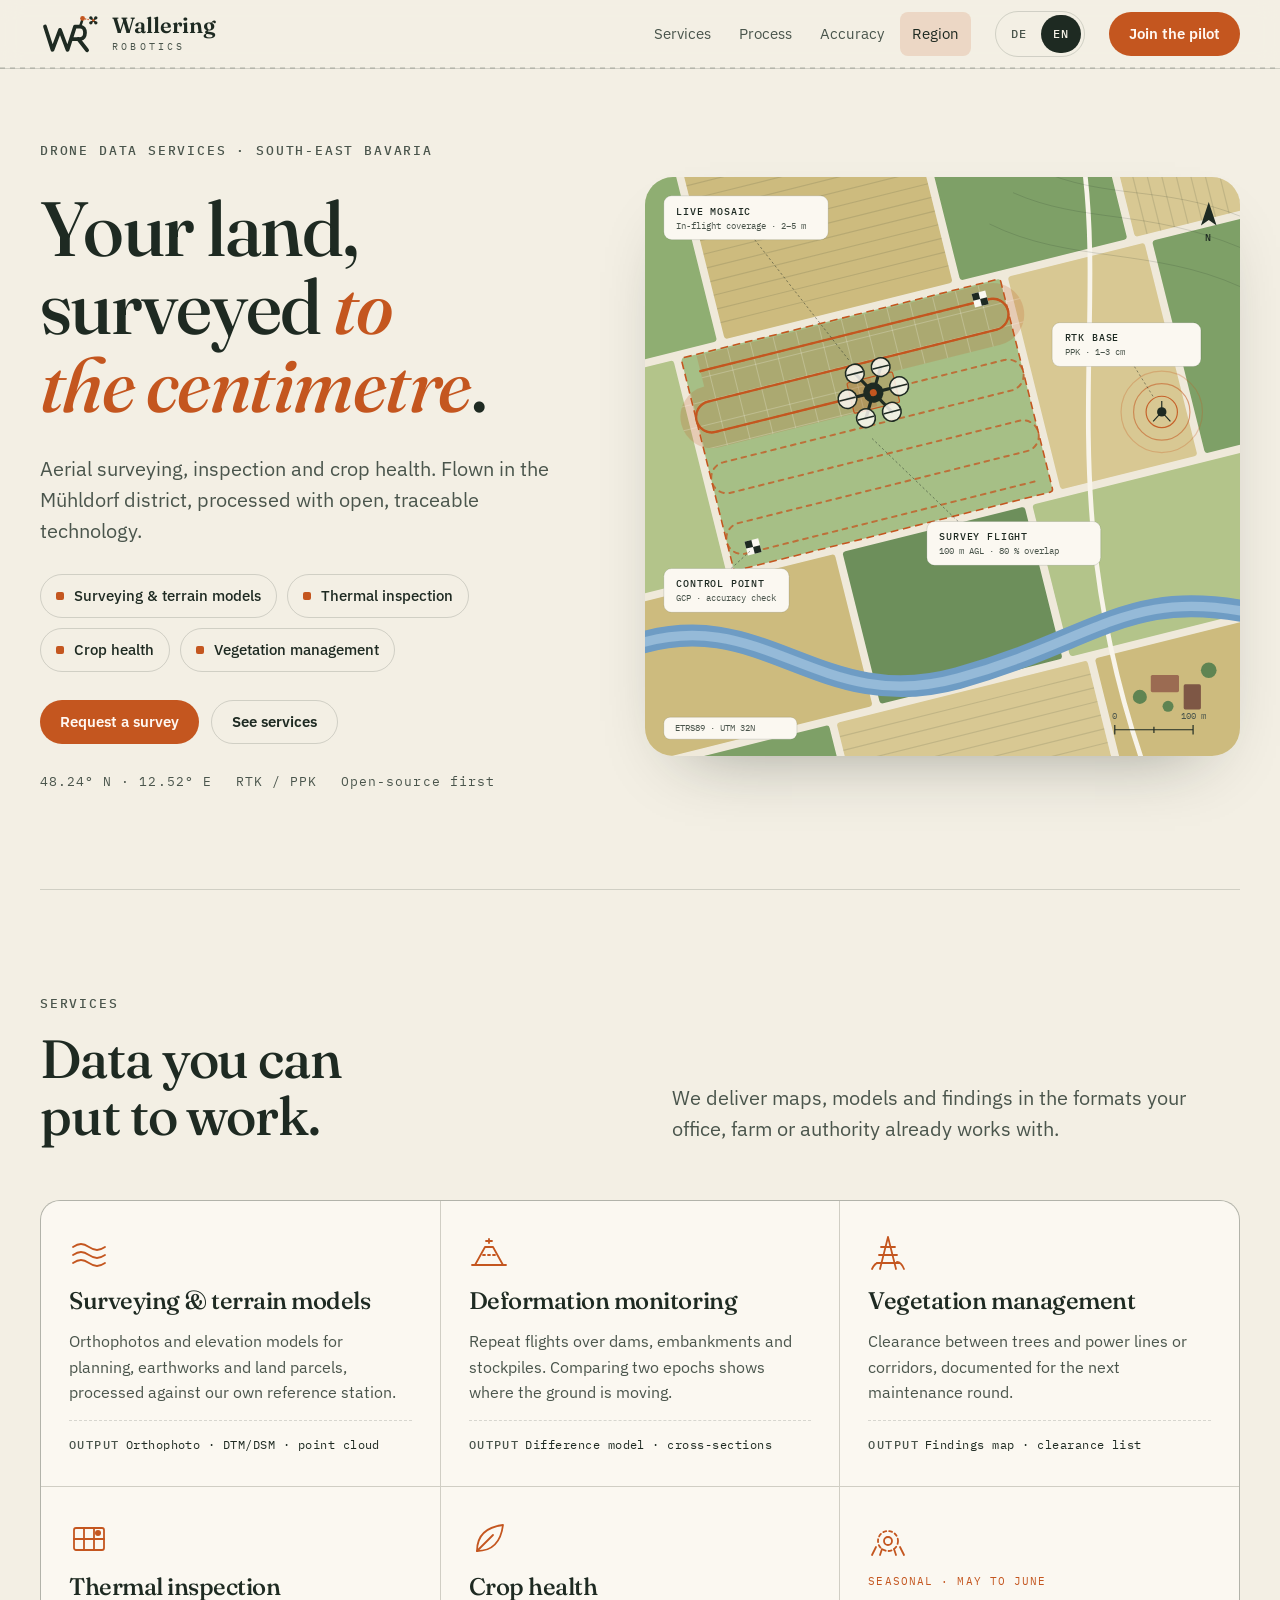
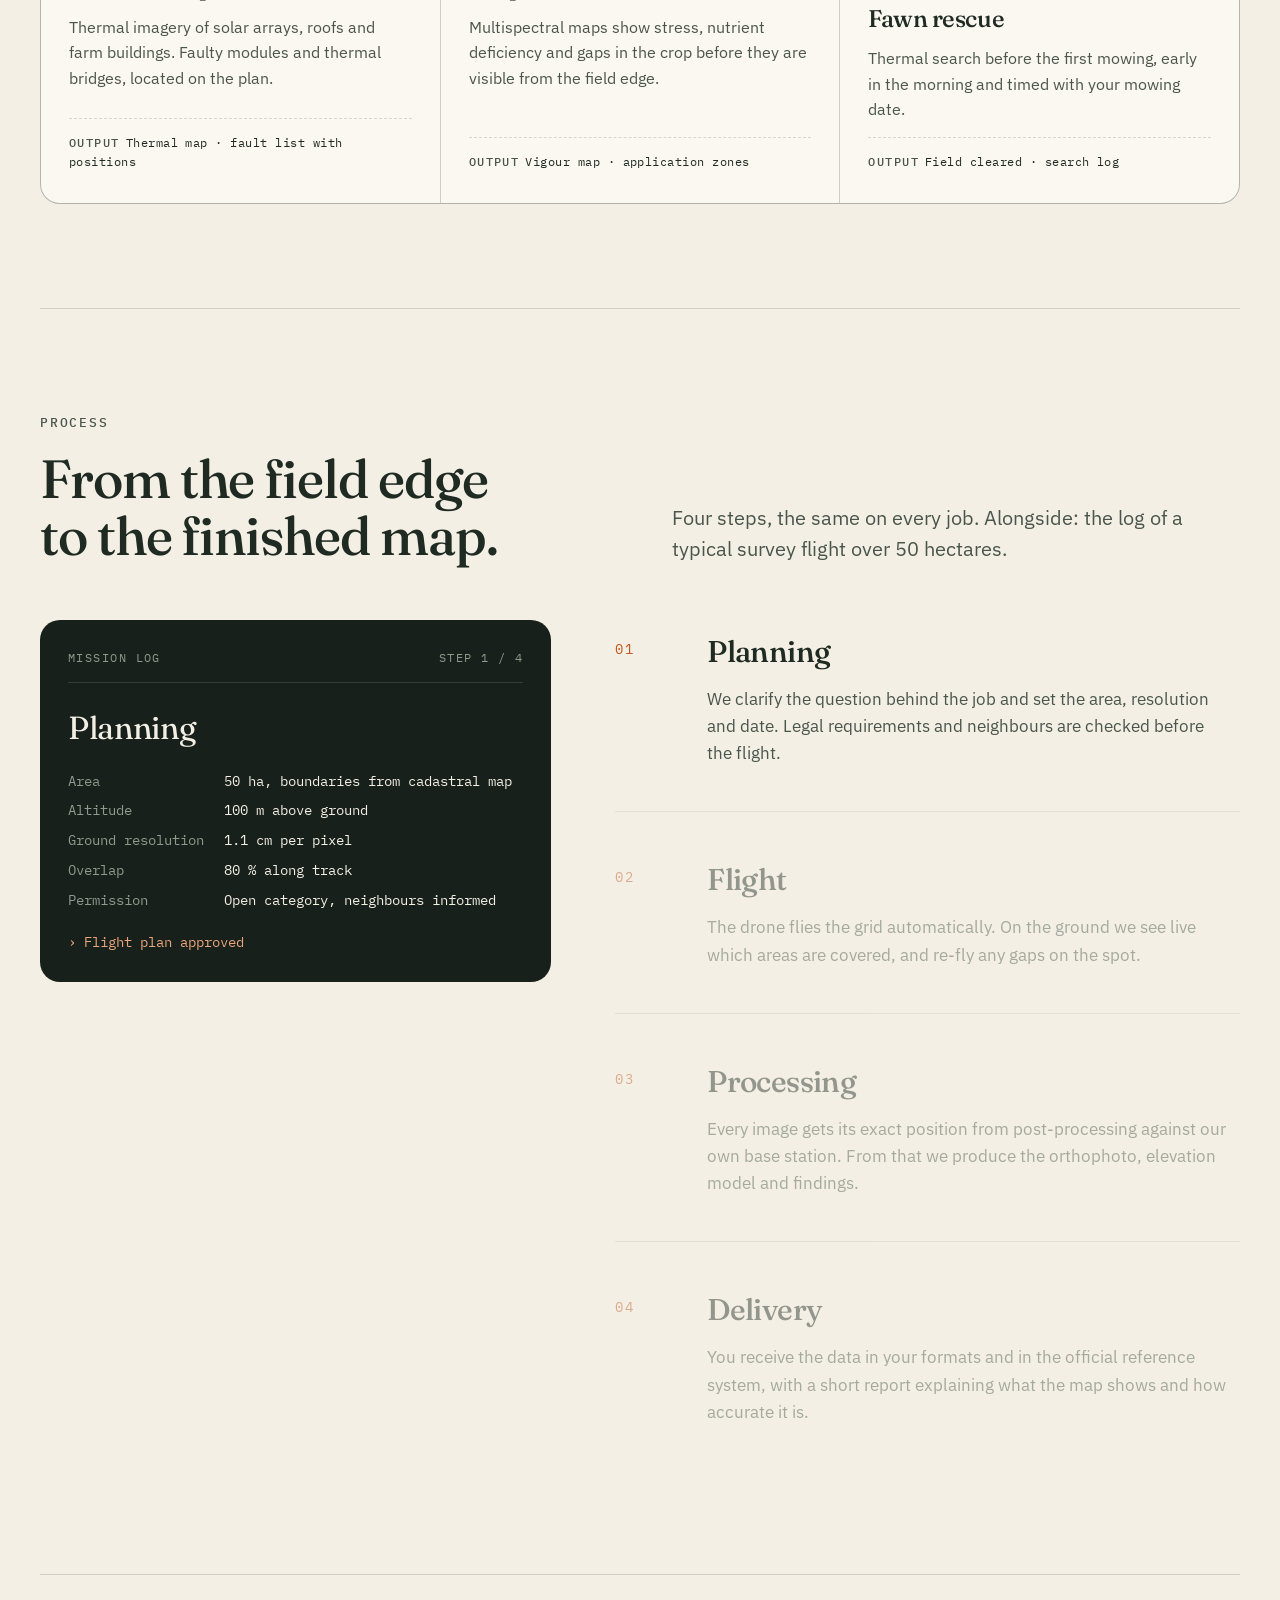
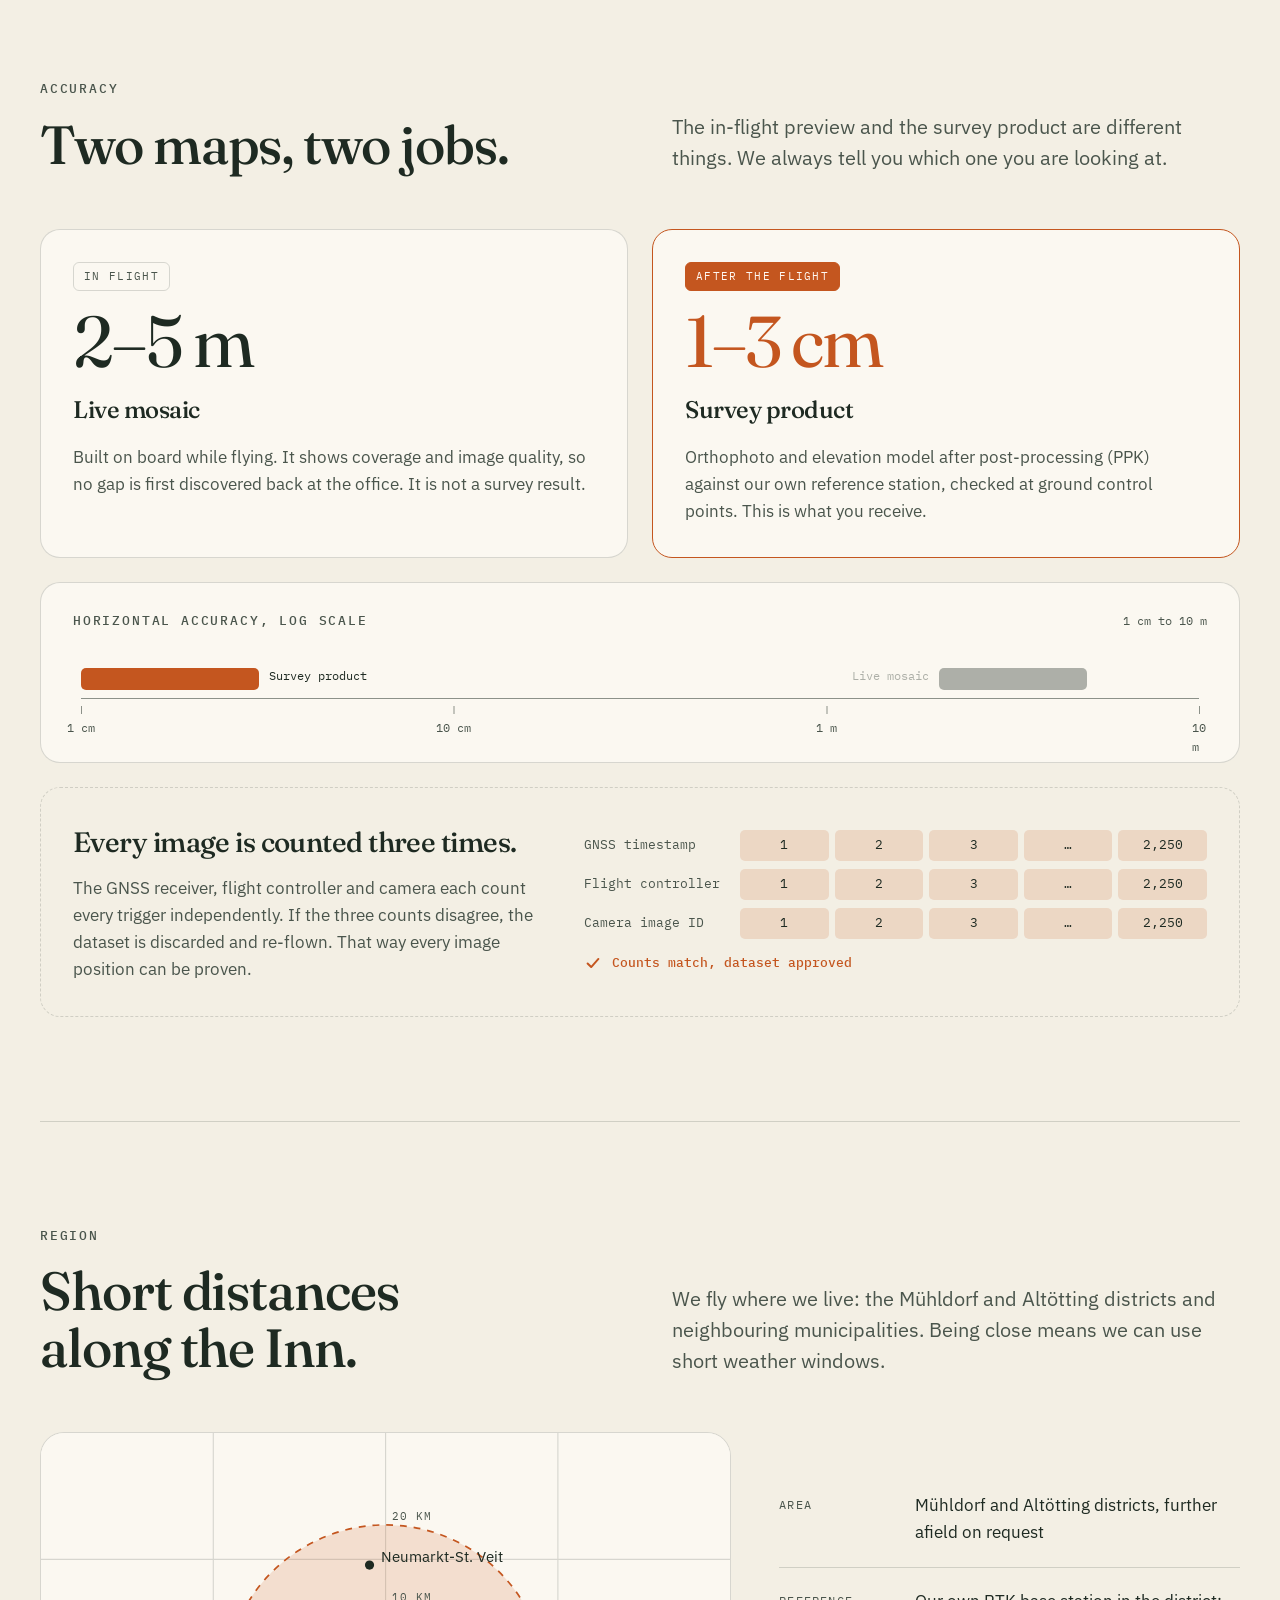
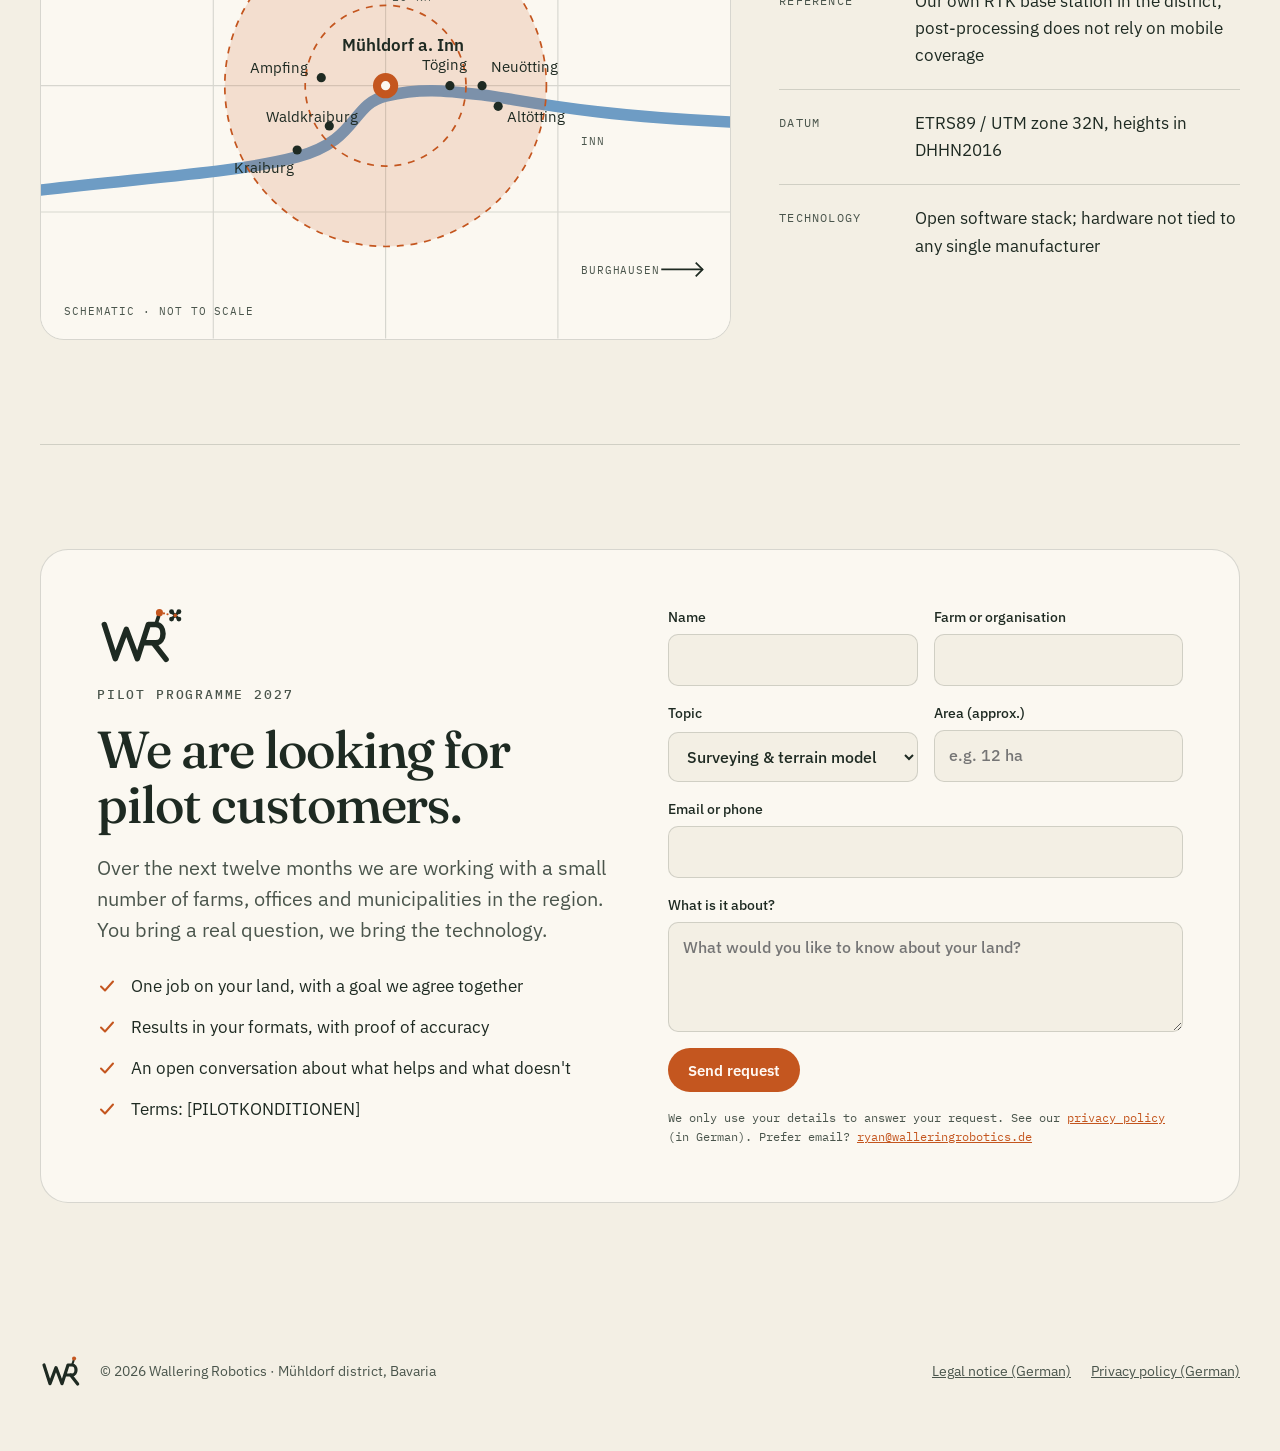
==== commit 4211305c: "Add direct contact email links in both languages" ====
--- a/en/index.html
+++ b/en/index.html
@@ -585,7 +585,7 @@
       <input type="hidden" name="sprache" value="EN">
       <button class="btn" type="submit" style="justify-self:start">Send request</button>
       <p class="status" id="fstatus" role="status" hidden></p>
-      <p class="note">We only use your details to answer your request. See our <a href="/datenschutz.html" hreflang="de">privacy policy</a> (in German). Prefer email? <span id="mailaddr">[E-MAIL]</span></p>
+      <p class="note">We only use your details to answer your request. See our <a href="/datenschutz.html" hreflang="de">privacy policy</a> (in German). Prefer email? <a id="mailaddr" href="mailto:ryan@walleringrobotics.de">ryan@walleringrobotics.de</a></p>
     </form>
   </div>
 </section>
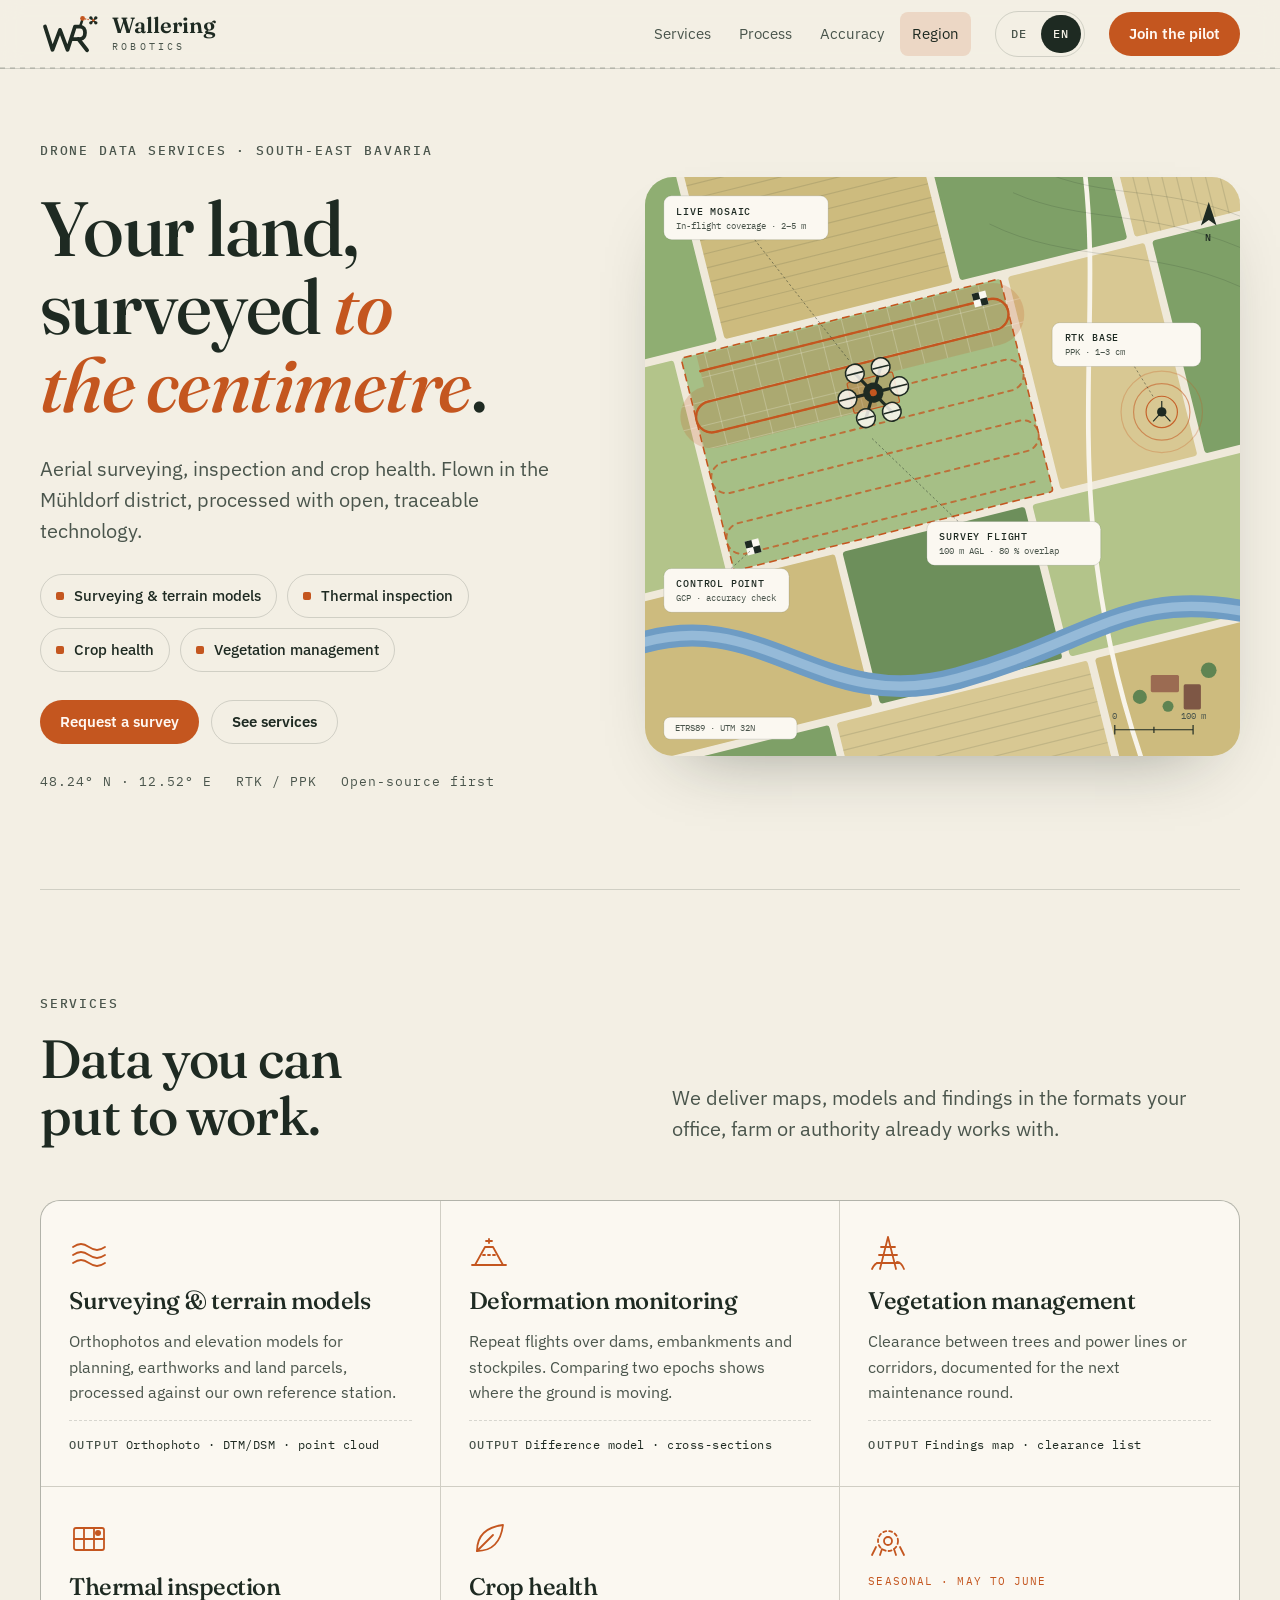
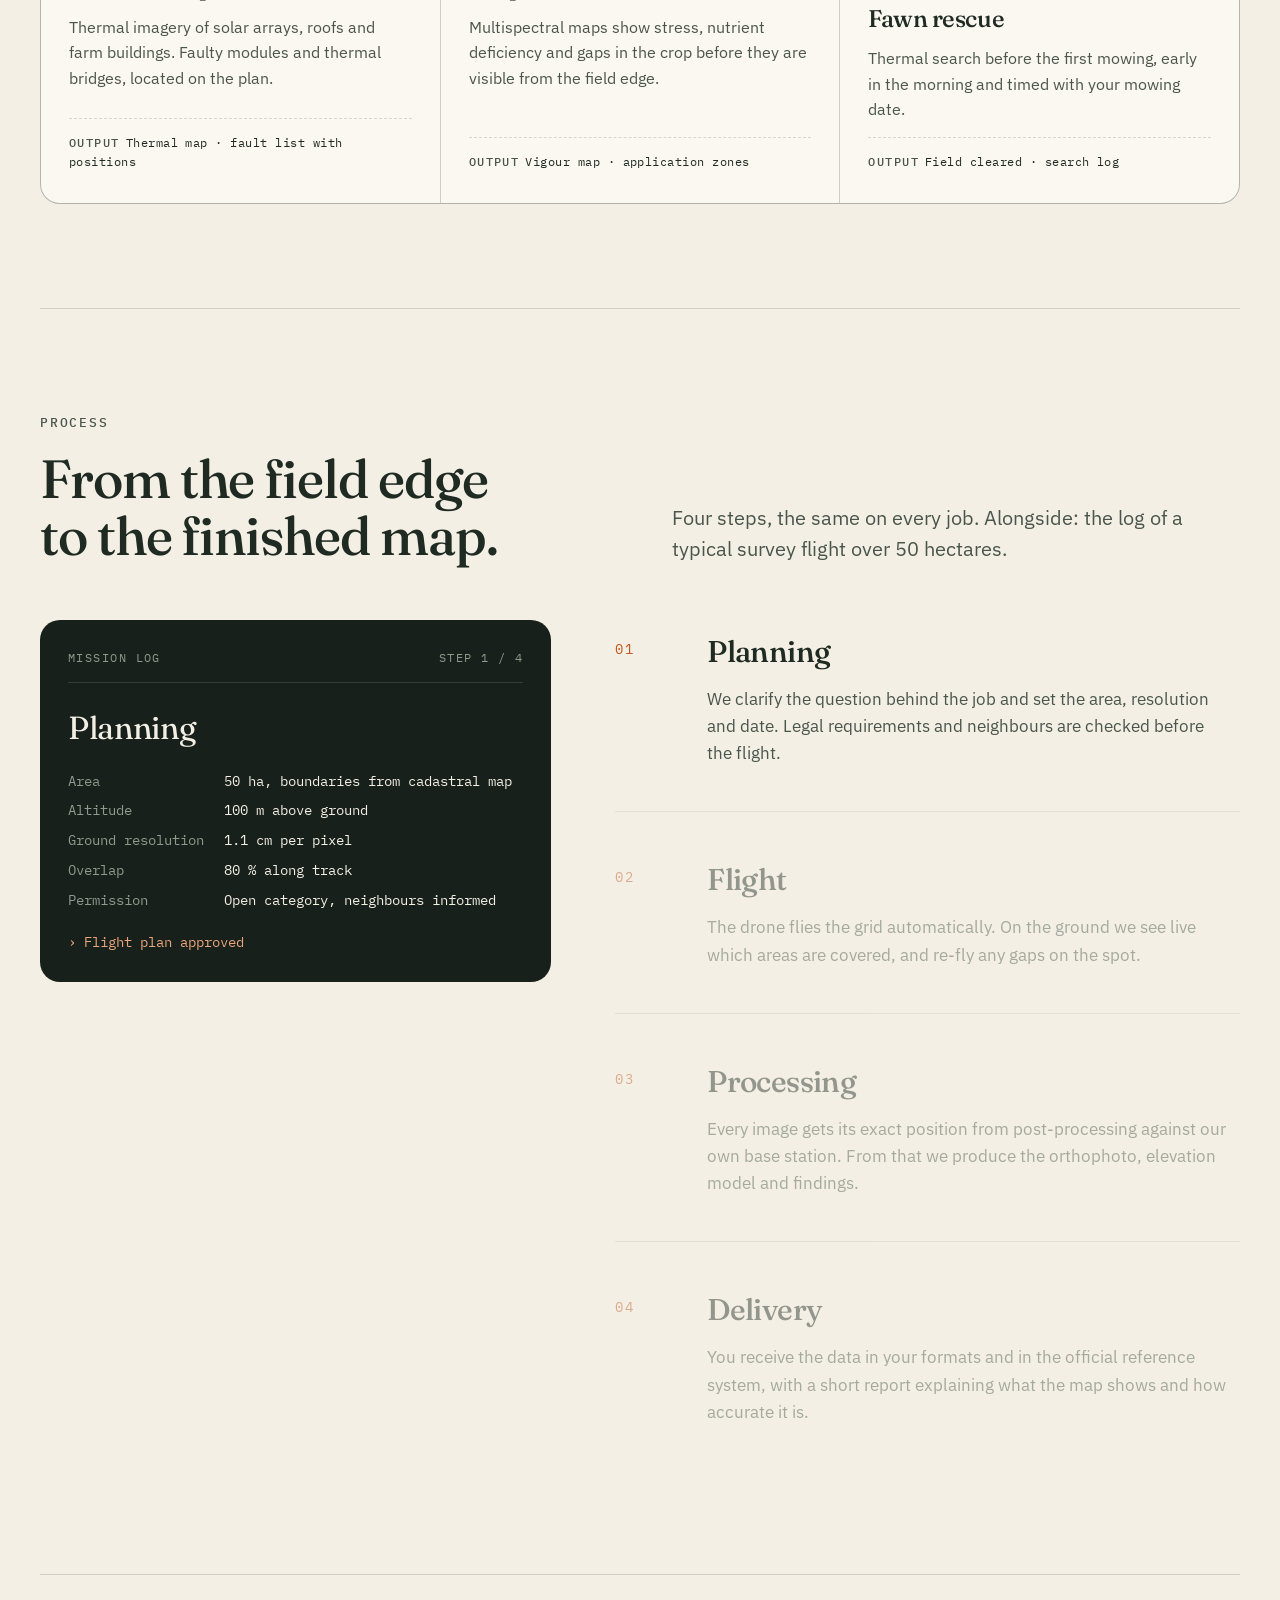
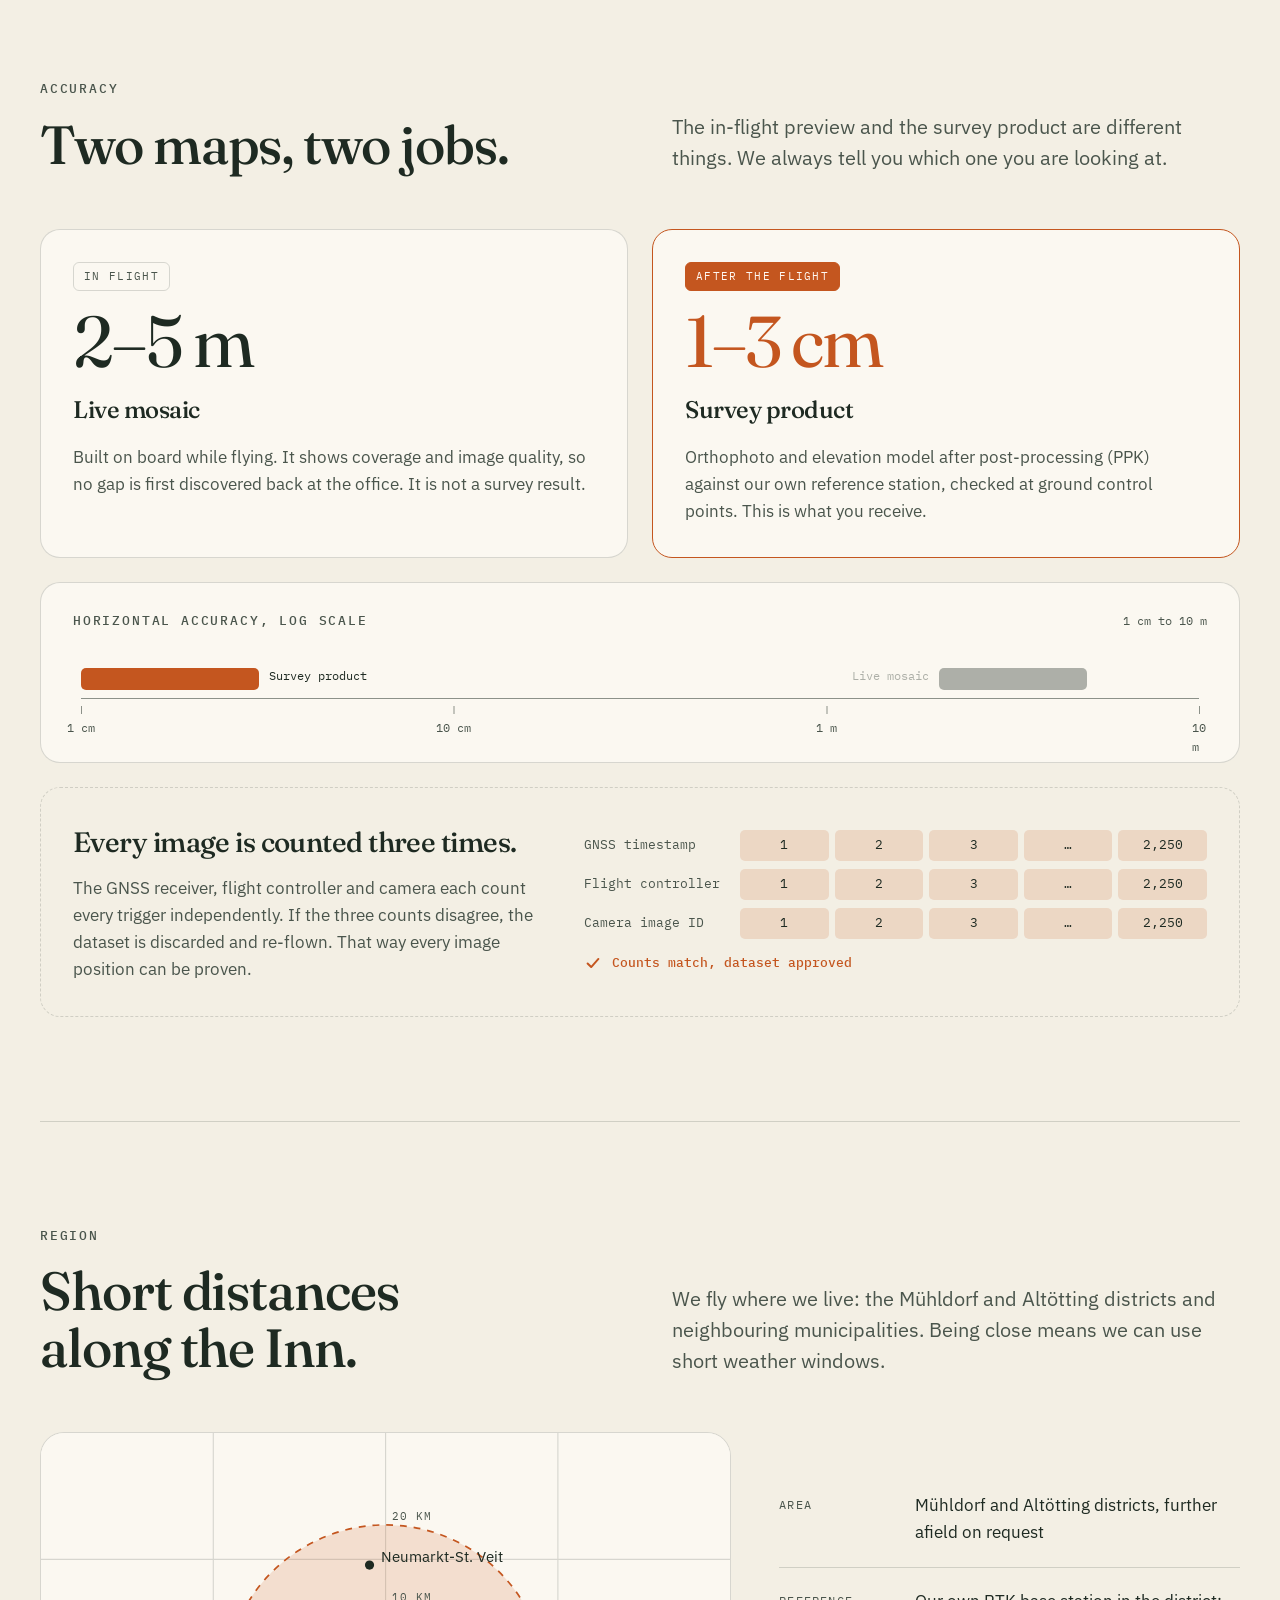
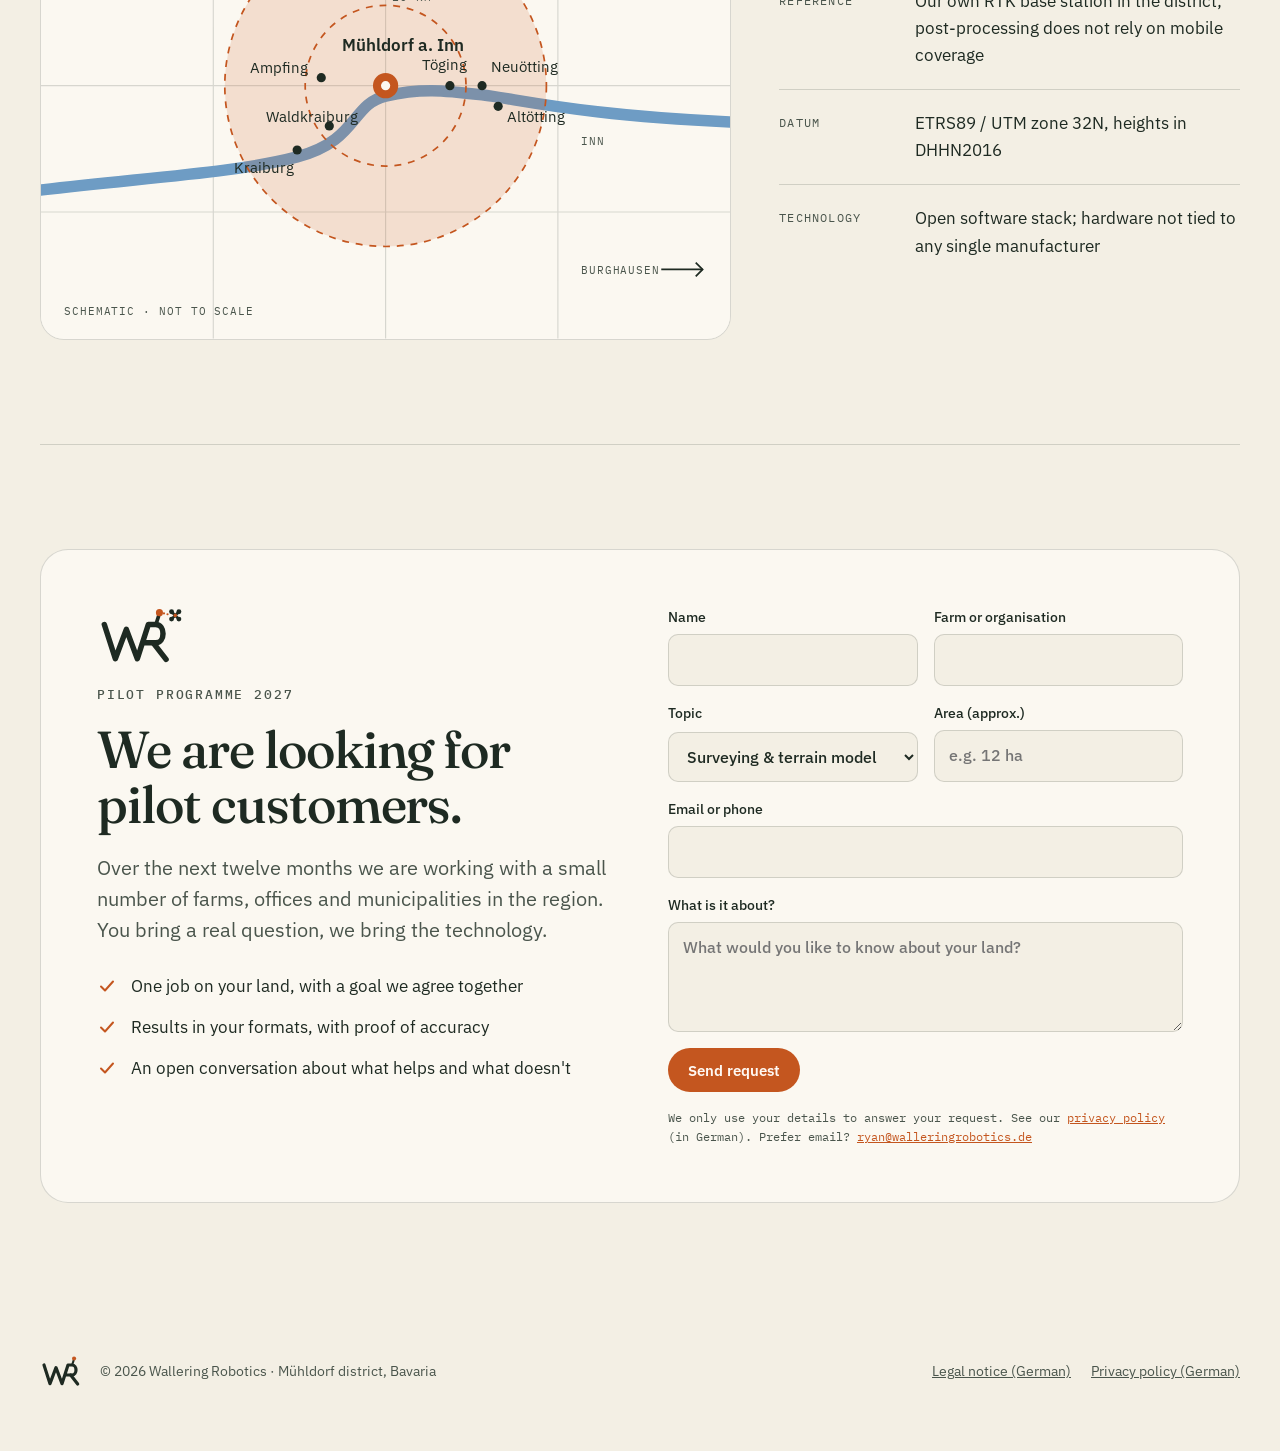
==== commit 063ac03a: "Remove pilot terms and unverified privacy template claims" ====
--- a/en/index.html
+++ b/en/index.html
@@ -557,10 +557,9 @@
         <li><svg viewBox="0 0 20 20" aria-hidden="true"><path d="M4 10.5l4 4 8-9"/></svg><span>One job on your land, with a goal we agree together</span></li>
         <li><svg viewBox="0 0 20 20" aria-hidden="true"><path d="M4 10.5l4 4 8-9"/></svg><span>Results in your formats, with proof of accuracy</span></li>
         <li><svg viewBox="0 0 20 20" aria-hidden="true"><path d="M4 10.5l4 4 8-9"/></svg><span>An open conversation about what helps and what doesn't</span></li>
-        <li><svg viewBox="0 0 20 20" aria-hidden="true"><path d="M4 10.5l4 4 8-9"/></svg><span>Terms: [PILOTKONDITIONEN]</span></li>
       </ul>
     </div>
-    <form id="pform" action="https://formspree.io/f/[FORMSPREE-ID]" method="POST" novalidate>
+    <form id="pform" action="https://formspree.io/f/mbggqaev" method="POST" novalidate>
       <div class="two">
         <label for="f-name">Name<input id="f-name" name="name" autocomplete="name" required></label>
         <label for="f-org">Farm or organisation<input id="f-org" name="org" autocomplete="organization"></label>
@@ -685,11 +684,12 @@
     st.hidden=false;
     if(!n.value.trim()||!c.value.trim()){st.textContent='Please enter your name and an email address or phone number so we can reply.';(n.value.trim()?c:n).focus();return}
     if(f.action.indexOf('[')!==-1){st.textContent='The form is not connected yet. Please email us directly at '+mail+'.';return}
+    const firstName=n.value.trim().split(' ')[0];
     btn.disabled=true; st.textContent='Sending …';
     try{
       const r=await fetch(f.action,{method:'POST',body:new FormData(f),headers:{Accept:'application/json'}});
       if(!r.ok) throw new Error(r.status);
-      f.reset(); st.textContent='Thank you, '+n.value.trim().split(' ')[0]+'. Your request has arrived and we will be in touch.';
+      f.reset(); st.textContent='Thank you, '+firstName+'. Your request has arrived and we will be in touch.';
     }catch(err){
       st.textContent='Sending failed. Please try again or email us directly at '+mail+'.';
     }finally{btn.disabled=false}
